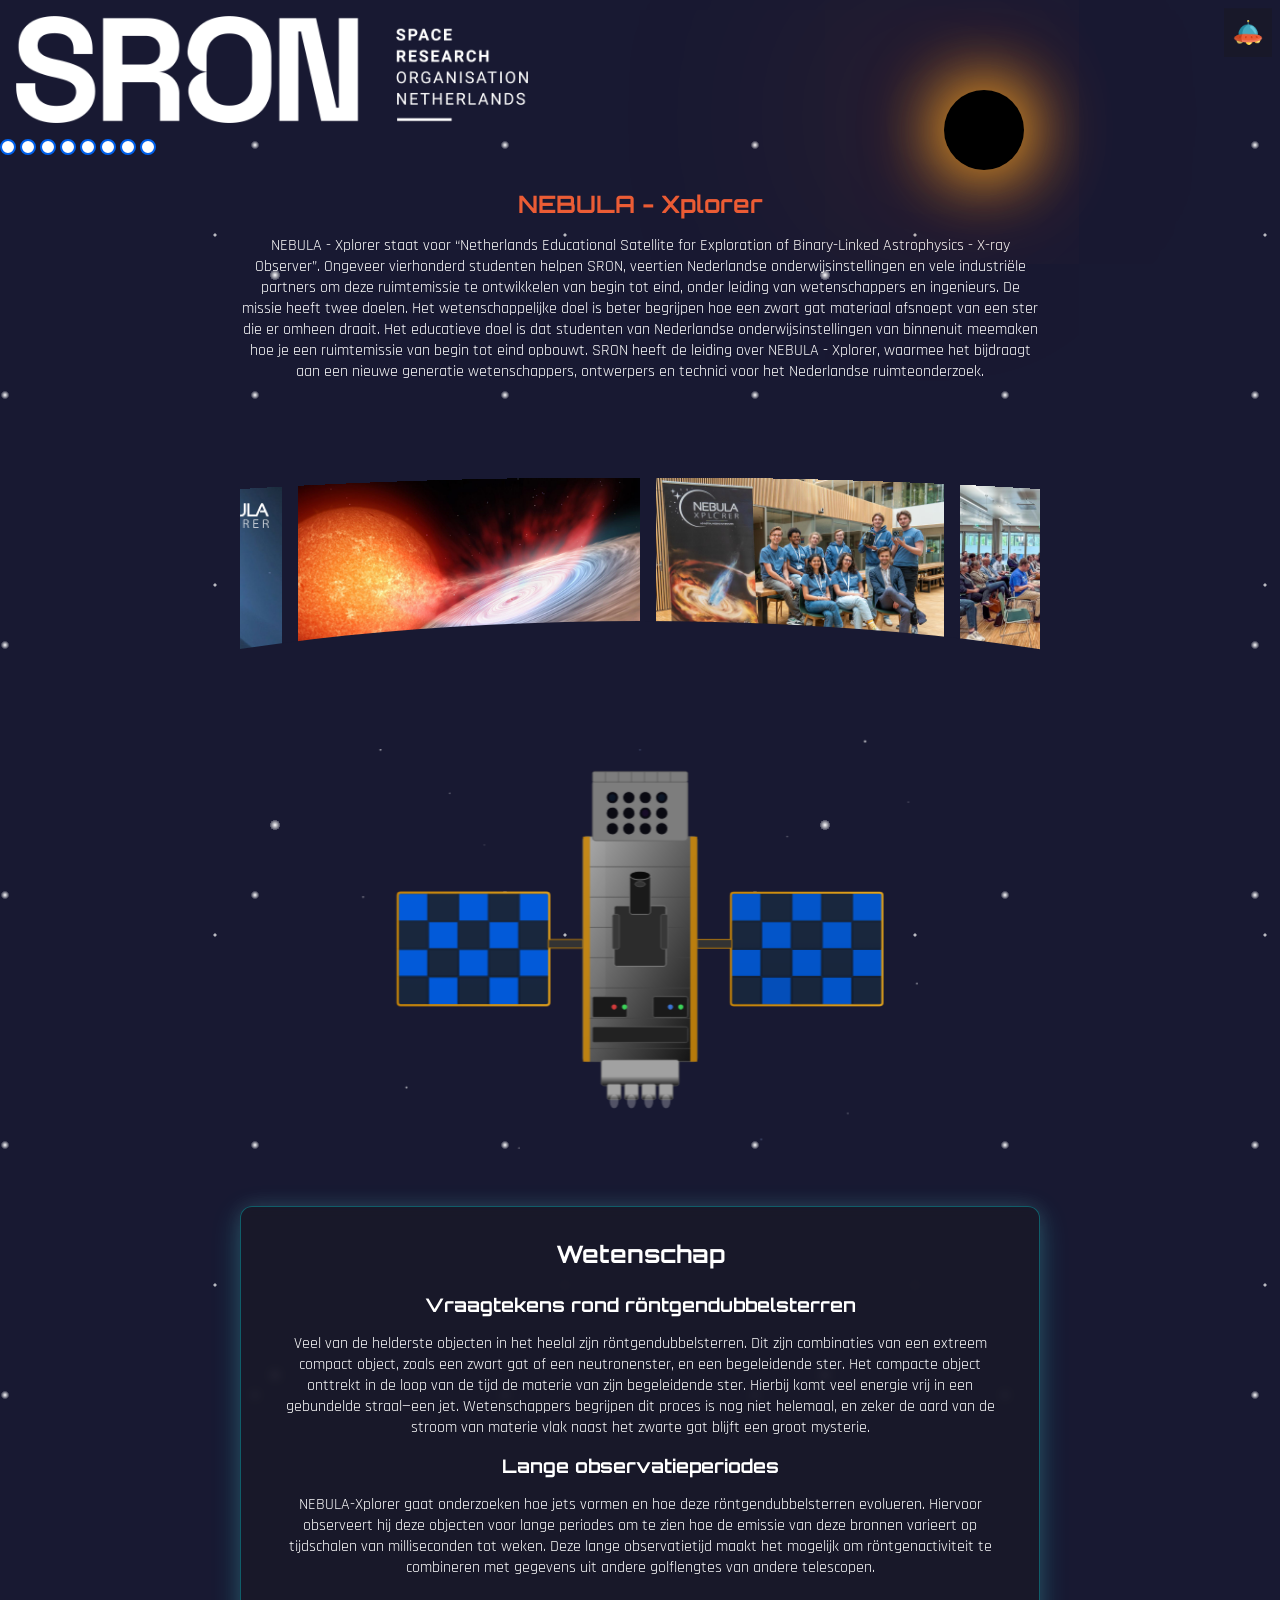
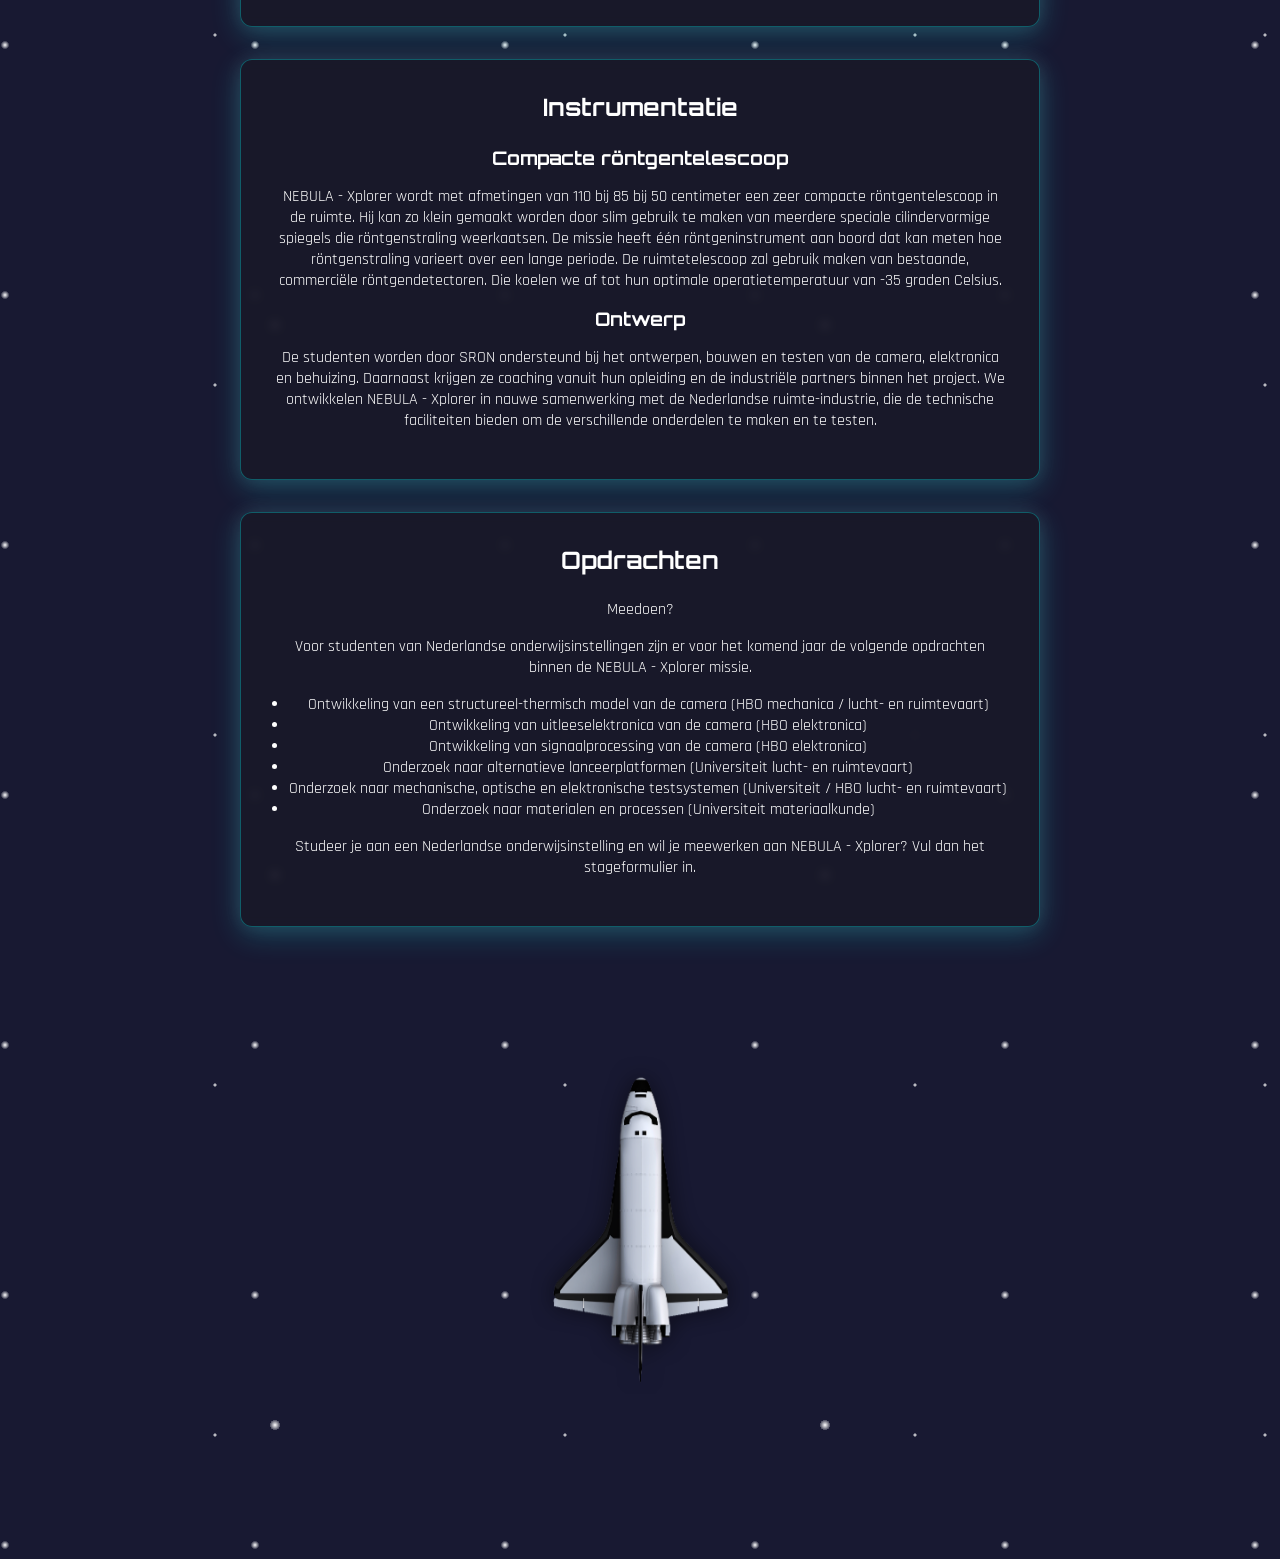
==== index.html @ 1e2e17c2 "Merge pull request #51 from sabrinaz35/developer-audio Audio voor raket" ====
<!DOCTYPE html>
<html lang="nl">

<head>
    <meta charset="UTF-8">
    <meta name="viewport" content="width=device-width, initial-scale=1.0">
    <link rel="stylesheet" href="styles/style.css">
    <title>Document</title>
    <script type="module" src="https://unpkg.com/@google/model-viewer/dist/model-viewer.min.js"></script>
 
</head>

<body>
    <header>
        <img class="logo" src="images/SRON_Full_White.webp" alt="Logo van SRON">
        <input type="checkbox">
    </header>
    <div class="black-hole"></div> 
    <main>
        <!-- https://www.freepik.com/free-psd/earth-ball-planet-isolated_316503695.htm#fromView=keyword&page=1&position=4&uuid=b5fb5766-aa1e-4f92-aa00-0569b66b4fb0&query=3d+earth+svg -->
        <img class="earth-image" src="images/aardbol-groot.png" alt="SVG plaatje van de aarde">
      
        <!-- bron; https://modelviewer.dev/docs/ -->
        <!-- bron: https://modelviewer.dev/examples/stagingandcameras/index.html -->
        <model-viewer
            id="satellite-viewer"
            src="./nabula-3d.glb"
            auto-rotate
            auto-rotate-delay="0"
            rotation-per-second="5deg"
            camera-controls
            disable-zoom
            disable-tap
            interaction-prompt="none">

            <!-- Deze gegevens hieronder uit gekregen info gehaald en vertaald. Sommige woorden met google translate vertaald. -->
            <!-- https://translate.google.com/?hl=nl&sl=nl&tl=it&op=translate -->

            <button class="hotspot" slot="hotspot-vleugel-L" data-position="-0.703 -0.113 0.271" data-normal="0.000 0.000 1.000">
                <div class="hotspot-popover">
                    <h3>Solar panels with drive mechanism</h3>
                    <p>Deze zetten zonlicht om in elecktriciteit</p>
                </div>
            </button>

            <button class="hotspot" slot="hotspot-star-tracker" data-position="-0.040 0.525 0.491" data-normal="0.454 -0.177 0.873">
                <div class="hotspot-popover too-long">
                    <h3>Star Trackers</h3>
                    <p>De star trackers worden aan de buitenkant gemonteerd vanwege hun grote diameter van de schotten. </p>
                </div>
            </button>

            <button class="hotspot" slot="hotspot-vleugel-R" data-position="0.690 -0.157 0.271" data-normal="0.000 0.000 1.000">
                <div class="hotspot-popover">
                    <h3>Solar panels with drive mechanism</h3>
                    <p>Deze zetten zonlicht om in elecktriciteit</p>
                </div>
            </button>

            <button class="hotspot" slot="hotspot-Xray-instrument" data-position="0.038 0.621 -0.129" data-normal="0.000 1.000 0.000">
                <div class="hotspot-popover too-long">
                    <h3>X-ray instrument</h3>
                    <img src="images/sron-images/images/satellite/xplorer-instrument.png" alt="xplorer instrument">
                    <p>Het röntgeninstrument is de payload van deze missie. Waarmee we standaard siliciumdriftdetectoren (SDD's) gebruiken, die elk de fotonen van één concentrator opvangen.</p>
                </div>
            </button>

            <button class="hotspot" slot="hotspot-Sband-antenna" data-position="-0.002 -0.294 0.373" data-normal="-0.014 -0.017 1.000">
                <div class="hotspot-popover to-top">
                    <h3>S-band antennas</h3>
                    <p>Voor de antennes zijn er twee typen: de hoogrendementszendantenne en de omindirectionele ontvangsantenne. </p>
                </div>
            </button>

            <button class="hotspot" slot="hotspot-sun-sensor" data-position="-0.021 -0.463 0.378" data-normal="-0.386 -0.105 0.916">
                <div class="hotspot-popover to-top">
                    <h3>Sun sensors</h3>
                    <p>Tijdens een safe mode is een nauwkeurige positionering niet vereist, maar de oriëntatie ten opzichte van de zon moet wel bekend en constant gehouden worden.</p>
            </div>
            </button>

            <button class="hotspot" slot="hotspot-vleugel" data-position="-0.703 -0.113 0.271" data-normal="0.000 0.000 1.000">
                <div class="hotspot-popover">
                    <h3>Star Trackers</h3>
                    <p>De star trackers (ST's) worden extern gemonteerd vanwege hun grote diameter van de schotten. Uitsparingen in de dunne buitenbekleding zouden leiden tot hoge lokale spanningsconcentraties en de minimale afstand tussen de inzetstukken schenden. Er zijn twee ST's gemonteerd: één uitgelijnd met de kijkrichting van het wetenschappelijke instrument, de andere onder een hoek van 30°, waardoor continue hemelzichtbaarheid en houdingsbevestiging mogelijk is.</p>
                </div>
            </button>

            <button class="hotspot" slot="hotspot-seperation-plate" data-position="-0.001 -0.130 -0.498" data-normal="0.023 0.000 -1.000">
                <div class="hotspot-popover to-top">
                    <h3>Seperation plate</h3>
                    <p>De hoofdstuctuur bestaat uit 6 aluminium platen, deze zijn voorzien van driehoekvormige uitsparingen die voor een goede stevigheid zorgen.</p>
        </div>
            </button>
        </model-viewer>
        
        <section>
            <h1>NEBULA - Xplorer</h1>
            <p>NEBULA - Xplorer staat voor “Netherlands Educational Satellite for Exploration of Binary-Linked
                Astrophysics - X-ray Observer”. Ongeveer vierhonderd studenten helpen SRON, veertien Nederlandse
                onderwijsinstellingen en vele industriële partners om deze ruimtemissie te ontwikkelen van begin tot
                eind, onder leiding van
                wetenschappers en ingenieurs. De missie heeft twee doelen. Het wetenschappelijke doel is beter begrijpen
                hoe een zwart gat materiaal afsnoept van een ster die er omheen draait. Het educatieve doel is dat
                studenten van Nederlandse onderwijsinstellingen van binnenuit meemaken hoe je een ruimtemissie van begin
                tot eind
                opbouwt. SRON heeft de leiding over NEBULA - Xplorer, waarmee het bijdraagt aan een nieuwe generatie
                wetenschappers,
                ontwerpers en technici voor het Nederlandse ruimteonderzoek.</p>
        </section>
        
        <div class="section-images">
            <div></div>
            <ul>
                <li><img src="images/sron-images/images/pioneers.jpg" alt="Pioneers in dit project"></li>
                <li><img src="images/sron-images/images/launch.jpg" alt="Presentatie van de launch"></li>
                <li><img src="images/sron-images/images/values circle.png" alt="Values bij dit bedrijf"></li>
                <li><img src="images/sron-images/images/Moon.png" alt="Gru"></li>
                <li><img src="images/sron-images/images/Wind-Emission-Eruption-Black-Hole-X-ray-Binary.jpg" alt="wind emission erupton black hole"></li>

                <li><img src="images/sron-images/images/pioneers.jpg" alt="Pioneers in dit project"></li>
                <li><img src="images/sron-images/images/launch.jpg" alt="Presentatie van de launch"></li>
                <li><img src="images/sron-images/images/values circle.png" alt="Values bij dit bedrijf"></li>
                <li><img src="images/sron-images/images/Moon.png" alt="Gru"></li>
                <li><img src="images/sron-images/images/Wind-Emission-Eruption-Black-Hole-X-ray-Binary.jpg" alt="wind emission erupton black hole"></li>

            </ul>
            <div></div>
        </div>

        <div class="position-satellite">
        <div class="div-van-satellite">
             <!-- foto gemaakt met ai, en zelf aangepast, prompt: "maak van de satellite een svg die ik kan downloaden", ik heb dit daarna in figma aangepast naar mijn eigen stijl -->
            <svg class="foto-van-satellite" xmlns="http://www.w3.org/2000/svg" width="680" height="520" viewBox="0 0 680 520" fill="none">
                <g clip-path="url(#clip0_19_270)">
                <mask id="mask0_19_270" style="mask-type:luminance" maskUnits="userSpaceOnUse" x="0" y="0" width="680" height="520">
                <path d="M680 0H0V520H680V0Z" fill="white"/>
                </mask>
                <g mask="url(#mask0_19_270)">
                <path opacity="0.8" d="M40 31C40.5523 31 41 30.5523 41 30C41 29.4477 40.5523 29 40 29C39.4477 29 39 29.4477 39 30C39 30.5523 39.4477 31 40 31Z" fill="white"/>
                <path opacity="0.6" d="M120 80.8C120.442 80.8 120.8 80.4418 120.8 80C120.8 79.5582 120.442 79.2 120 79.2C119.558 79.2 119.2 79.5582 119.2 80C119.2 80.4418 119.558 80.8 120 80.8Z" fill="white"/>
                <path opacity="0.9" d="M600 21.2001C600.663 21.2001 601.2 20.6628 601.2 20C601.2 19.3373 600.663 18.8 600 18.8C599.337 18.8 598.8 19.3373 598.8 20C598.8 20.6628 599.337 21.2001 600 21.2001Z" fill="white"/>
                <path opacity="0.5" d="M650 90.7C650.387 90.7 650.7 90.3866 650.7 90C650.7 89.6134 650.387 89.3 650 89.3C649.613 89.3 649.3 89.6134 649.3 90C649.3 90.3866 649.613 90.7 650 90.7Z" fill="white"/>
                <path opacity="0.7" d="M20 200.9C20.497 200.9 20.9 200.497 20.9 200C20.9 199.503 20.497 199.1 20 199.1C19.5029 199.1 19.1 199.503 19.1 200C19.1 200.497 19.5029 200.9 20 200.9Z" fill="white"/>
                <path opacity="0.8" d="M660 301C660.552 301 661 300.552 661 300C661 299.448 660.552 299 660 299C659.448 299 659 299.448 659 300C659 300.552 659.448 301 660 301Z" fill="white"/>
                <path opacity="0.6" d="M580 450.8C580.442 450.8 580.8 450.442 580.8 450C580.8 449.558 580.442 449.2 580 449.2C579.558 449.2 579.2 449.558 579.2 450C579.2 450.442 579.558 450.8 580 450.8Z" fill="white"/>
                <path opacity="0.7" d="M70 421.1C70.6075 421.1 71.1 420.608 71.1 420C71.1 419.393 70.6075 418.9 70 418.9C69.3925 418.9 68.9 419.393 68.9 420C68.9 420.608 69.3925 421.1 70 421.1Z" fill="white"/>
                <path opacity="0.6" d="M340 30.7001C340.387 30.7001 340.7 30.3866 340.7 30C340.7 29.6135 340.387 29.3 340 29.3C339.613 29.3 339.3 29.6135 339.3 30C339.3 30.3866 339.613 30.7001 340 30.7001Z" fill="#AAC4FF"/>
                <path opacity="0.5" d="M200 490.9C200.497 490.9 200.9 490.497 200.9 490C200.9 489.503 200.497 489.1 200 489.1C199.503 489.1 199.1 489.503 199.1 490C199.1 490.497 199.503 490.9 200 490.9Z" fill="white"/>
                <path opacity="0.7" d="M480 480.8C480.442 480.8 480.8 480.442 480.8 480C480.8 479.558 480.442 479.2 480 479.2C479.558 479.2 479.2 479.558 479.2 480C479.2 480.442 479.558 480.8 480 480.8Z" fill="#AAC4FF"/>
                <path opacity="0.5" d="M160 140.6C160.331 140.6 160.6 140.331 160.6 140C160.6 139.669 160.331 139.4 160 139.4C159.669 139.4 159.4 139.669 159.4 140C159.4 140.331 159.669 140.6 160 140.6Z" fill="white"/>
                <path opacity="0.6" d="M510 130.7C510.387 130.7 510.7 130.387 510.7 130C510.7 129.613 510.387 129.3 510 129.3C509.613 129.3 509.3 129.613 509.3 130C509.3 130.387 509.613 130.7 510 130.7Z" fill="white"/>
                <path class="hover-nebula" d="M232 195H63C61.3431 195 60 196.343 60 198V322C60 323.657 61.3431 325 63 325H232C233.657 325 235 323.657 235 322V198C235 196.343 233.657 195 232 195Z" fill="url(#paint0_linear_19_270)" stroke="#C8860A" stroke-width="1.5"/>
                <path d="M95 195V325" stroke="#1E3050" stroke-width="0.8"/>
                <path d="M130 195V325" stroke="#1E3050" stroke-width="0.8"/>
                <path d="M165 195V325" stroke="#1E3050" stroke-width="0.8"/>
                <path d="M200 195V325" stroke="#1E3050" stroke-width="0.8"/>
                <path d="M60 228H235" stroke="#1E3050" stroke-width="0.8"/>
                <path d="M60 260H235" stroke="#1E3050" stroke-width="0.8"/>
                <path d="M60 292H235" stroke="#1E3050" stroke-width="0.8"/>
                <path opacity="0.9" d="M94 196H61V227H94V196Z" fill="#0061ED"/>
                <path opacity="0.9" d="M129 196H96V227H129V196Z" fill="#1A2840"/>
                <path opacity="0.9" d="M164 196H131V227H164V196Z" fill="#0061ED"/>
                <path opacity="0.9" d="M199 196H166V227H199V196Z" fill="#1A2840"/>
                <path opacity="0.9" d="M234 196H201V227H234V196Z" fill="#0061ED"/>
                <path opacity="0.9" d="M94 229H61V259H94V229Z" fill="#1A2840"/>
                <path opacity="0.9" d="M129 229H96V259H129V229Z" fill="#0061ED"/>
                <path opacity="0.9" d="M164 229H131V259H164V229Z" fill="#1A2840"/>
                <path opacity="0.9" d="M199 229H166V259H199V229Z" fill="#0061ED"/>
                <path opacity="0.9" d="M234 229H201V259H234V229Z" fill="#1A2840"/>
                <path opacity="0.9" d="M94 261H61V291H94V261Z" fill="#0061ED"/>
                <path opacity="0.9" d="M129 261H96V291H129V261Z" fill="#1A2840"/>
                <path opacity="0.9" d="M164 261H131V291H164V261Z" fill="#0061ED"/>
                <path opacity="0.9" d="M199 261H166V291H199V261Z" fill="#1A2840"/>
                <path opacity="0.9" d="M234 261H201V291H234V261Z" fill="#0061ED"/>
                <path opacity="0.9" d="M94 293H61V324H94V293Z" fill="#1A2840"/>
                <path opacity="0.9" d="M129 293H96V324H129V293Z" fill="#0061ED"/>
                <path opacity="0.9" d="M164 293H131V324H164V293Z" fill="#1A2840"/>
                <path opacity="0.9" d="M199 293H166V324H199V293Z" fill="#0061ED"/>
                <path opacity="0.9" d="M234 293H201V324H234V293Z" fill="#1A2840"/>
                <path d="M232 195H63C61.3431 195 60 196.343 60 198V322C60 323.657 61.3431 325 63 325H232C233.657 325 235 323.657 235 322V198C235 196.343 233.657 195 232 195Z" stroke="url(#paint1_linear_19_270)" stroke-width="2"/>
                <path d="M274 249H234V259H274V249Z" fill="#333333" stroke="#C8860A"/>
                <path class="hover-nebula" d="M617 195H448C446.343 195 445 196.343 445 198V322C445 323.657 446.343 325 448 325H617C618.657 325 620 323.657 620 322V198C620 196.343 618.657 195 617 195Z" fill="url(#paint2_linear_19_270)" stroke="#C8860A" stroke-width="1.5"/>
                <path d="M480 195V325" stroke="#1E3050" stroke-width="0.8"/>
                <path d="M515 195V325" stroke="#1E3050" stroke-width="0.8"/>
                <path d="M550 195V325" stroke="#1E3050" stroke-width="0.8"/>
                <path d="M585 195V325" stroke="#1E3050" stroke-width="0.8"/>
                <path d="M445 228H620" stroke="#1E3050" stroke-width="0.8"/>
                <path d="M445 260H620" stroke="#1E3050" stroke-width="0.8"/>
                <path d="M445 292H620" stroke="#1E3050" stroke-width="0.8"/>
                <path opacity="0.9" d="M479 196H446V227H479V196Z" fill="#025BDB"/>
                <path opacity="0.9" d="M514 196H481V227H514V196Z" fill="#1A2840"/>
                <path opacity="0.9" d="M549 196H516V227H549V196Z" fill="#025BDB"/>
                <path opacity="0.9" d="M584 196H551V227H584V196Z" fill="#1A2840"/>
                <path opacity="0.9" d="M619 196H586V227H619V196Z" fill="#025BDB"/>
                <path opacity="0.9" d="M479 229H446V259H479V229Z" fill="#1A2840"/>
                <path opacity="0.9" d="M514 229H481V259H514V229Z" fill="#025BDB"/>
                <path opacity="0.9" d="M549 229H516V259H549V229Z" fill="#1A2840"/>
                <path opacity="0.9" d="M584 229H551V259H584V229Z" fill="#025BDB"/>
                <path opacity="0.9" d="M619 229H586V259H619V229Z" fill="#1A2840"/>
                <path opacity="0.9" d="M479 261H446V291H479V261Z" fill="#025BDB"/>
                <path opacity="0.9" d="M514 261H481V291H514V261Z" fill="#1A2840"/>
                <path opacity="0.9" d="M549 261H516V291H549V261Z" fill="#025BDB"/>
                <path opacity="0.9" d="M584 261H551V291H584V261Z" fill="#1A2840"/>
                <path opacity="0.9" d="M619 261H586V291H619V261Z" fill="#025BDB"/>
                <path opacity="0.9" d="M479 293H446V324H479V293Z" fill="#1A2840"/>
                <path opacity="0.9" d="M514 293H481V324H514V293Z" fill="#0455CA"/>
                <path opacity="0.9" d="M549 293H516V324H549V293Z" fill="#1A2840"/>
                <path opacity="0.9" d="M584 293H551V324H584V293Z" fill="#025BDB"/>
                <path opacity="0.9" d="M619 293H586V324H619V293Z" fill="#1A2840"/>
                <path class="hover-nebula" d="M617 195H448C446.343 195 445 196.343 445 198V322C445 323.657 446.343 325 448 325H617C618.657 325 620 323.657 620 322V198C620 196.343 618.657 195 617 195Z" stroke="url(#paint3_linear_19_270)" stroke-width="2"/>
                <path d="M446 249H406V259H446V249Z" fill="#333333" stroke="#C8860A"/>
                <path d="M402 130H278C275.791 130 274 131.791 274 134V386C274 388.209 275.791 390 278 390H402C404.209 390 406 388.209 406 386V134C406 131.791 404.209 130 402 130Z" fill="url(#paint4_linear_19_270)" stroke="#555555"/>
                <path opacity="0.9" d="M282 130H274V390H282V130Z" fill="#C8860A"/>
                <path opacity="0.9" d="M406 130H398V390H406V130Z" fill="#C8860A"/>
                <path d="M282 165H398" stroke="#444444" stroke-width="0.7"/>
                <path d="M282 200H398" stroke="#444444" stroke-width="0.7"/>
                <path d="M282 235H398" stroke="#444444" stroke-width="0.7"/>
                <path d="M282 270H398" stroke="#444444" stroke-width="0.7"/>
                <path d="M282 305H398" stroke="#444444" stroke-width="0.7"/>
                <path d="M282 340H398" stroke="#444444" stroke-width="0.7"/>
                <path d="M282 375H398" stroke="#444444" stroke-width="0.7"/>
                <path class="hover-nebula" d="M323 315H287C285.895 315 285 315.895 285 317V337C285 338.105 285.895 339 287 339H323C324.105 339 325 338.105 325 337V317C325 315.895 324.105 315 323 315Z" fill="#1A1A1A" stroke="#666666" stroke-width="0.8"/>
                <path class="hover-nebula" d="M393 315H357C355.895 315 355 315.895 355 317V337C355 338.105 355.895 339 357 339H393C394.105 339 395 338.105 395 337V317C395 315.895 394.105 315 393 315Z" fill="#1A1A1A" stroke="#666666" stroke-width="0.8"/>
                <path d="M393 350H287C285.895 350 285 350.895 285 352V366C285 367.105 285.895 368 287 368H393C394.105 368 395 367.105 395 366V352C395 350.895 394.105 350 393 350Z" fill="#222222" stroke="#555555" stroke-width="0.8"/>
                <path opacity="0.9" d="M310 330C311.657 330 313 328.657 313 327C313 325.343 311.657 324 310 324C308.343 324 307 325.343 307 327C307 328.657 308.343 330 310 330Z" fill="#E84040"/>
                <path opacity="0.9" d="M322 330C323.657 330 325 328.657 325 327C325 325.343 323.657 324 322 324C320.343 324 319 325.343 319 327C319 328.657 320.343 330 322 330Z" fill="#40E860"/>
                <path opacity="0.9" d="M375 330C376.657 330 378 328.657 378 327C378 325.343 376.657 324 375 324C373.343 324 372 325.343 372 327C372 328.657 373.343 330 375 330Z" fill="#4080E8"/>
                <path opacity="0.9" d="M387 330C388.657 330 390 328.657 390 327C390 325.343 388.657 324 387 324C385.343 324 384 325.343 384 327C384 328.657 385.343 330 387 330Z" fill="#40E860"/>
                <path class="hover-nebula" d="M367 210H313C311.343 210 310 211.343 310 213V277C310 278.657 311.343 280 313 280H367C368.657 280 370 278.657 370 277V213C370 211.343 368.657 210 367 210Z" fill="#2C2C2C" stroke="#888888"/>
                <path class="hover-nebula" d="M349 175H331C329.343 175 328 176.343 328 178V217C328 218.657 329.343 220 331 220H349C350.657 220 352 218.657 352 217V178C352 176.343 350.657 175 349 175Z" fill="#1A1A1A" stroke="#777777"/>
                <path d="M340 180C346.627 180 352 177.761 352 175C352 172.239 346.627 170 340 170C333.373 170 328 172.239 328 175C328 177.761 333.373 180 340 180Z" fill="#0A0A0A" stroke="#888888"/>
                <path d="M340 188C343.314 188 346 186.657 346 185C346 183.343 343.314 182 340 182C336.686 182 334 183.343 334 185C334 186.657 336.686 188 340 188Z" fill="#333333" stroke="#666666" stroke-width="0.7"/>
                <path d="M314 220H310C308.895 220 308 220.895 308 222V258C308 259.105 308.895 260 310 260H314C315.105 260 316 259.105 316 258V222C316 220.895 315.105 220 314 220Z" fill="#383838" stroke="#666666" stroke-width="0.7"/>
                <path d="M370 220H366C364.895 220 364 220.895 364 222V258C364 259.105 364.895 260 366 260H370C371.105 260 372 259.105 372 258V222C372 220.895 371.105 220 370 220Z" fill="#383838" stroke="#666666" stroke-width="0.7"/>
                <path class="hover-nebula" d="M391 65H289C286.791 65 285 66.7909 285 69V131C285 133.209 286.791 135 289 135H391C393.209 135 395 133.209 395 131V69C395 66.7909 393.209 65 391 65Z" fill="#7D7D7D" stroke="#666666"/>
                <path d="M308 92C311.866 92 315 88.866 315 85C315 81.134 311.866 78 308 78C304.134 78 301 81.134 301 85C301 88.866 304.134 92 308 92Z" fill="#0A0A12" stroke="#888888"/>
                <path d="M327 92C330.866 92 334 88.866 334 85C334 81.134 330.866 78 327 78C323.134 78 320 81.134 320 85C320 88.866 323.134 92 327 92Z" fill="#0A0A12" stroke="#888888"/>
                <path d="M346 92C349.866 92 353 88.866 353 85C353 81.134 349.866 78 346 78C342.134 78 339 81.134 339 85C339 88.866 342.134 92 346 92Z" fill="#0A0A12" stroke="#888888"/>
                <path d="M365 92C368.866 92 372 88.866 372 85C372 81.134 368.866 78 365 78C361.134 78 358 81.134 358 85C358 88.866 361.134 92 365 92Z" fill="#0A0A12" stroke="#888888"/>
                <path d="M308 110C311.866 110 315 106.866 315 103C315 99.134 311.866 96 308 96C304.134 96 301 99.134 301 103C301 106.866 304.134 110 308 110Z" fill="#0A0A12" stroke="#888888"/>
                <path d="M327 110C330.866 110 334 106.866 334 103C334 99.134 330.866 96 327 96C323.134 96 320 99.134 320 103C320 106.866 323.134 110 327 110Z" fill="#0A0A12" stroke="#888888"/>
                <path d="M346 110C349.866 110 353 106.866 353 103C353 99.134 349.866 96 346 96C342.134 96 339 99.134 339 103C339 106.866 342.134 110 346 110Z" fill="#0A0A12" stroke="#888888"/>
                <path d="M365 110C368.866 110 372 106.866 372 103C372 99.134 368.866 96 365 96C361.134 96 358 99.134 358 103C358 106.866 361.134 110 365 110Z" fill="#0A0A12" stroke="#888888"/>
                <path d="M308 128C311.866 128 315 124.866 315 121C315 117.134 311.866 114 308 114C304.134 114 301 117.134 301 121C301 124.866 304.134 128 308 128Z" fill="#0A0A12" stroke="#888888"/>
                <path d="M327 128C330.866 128 334 124.866 334 121C334 117.134 330.866 114 327 114C323.134 114 320 117.134 320 121C320 124.866 323.134 128 327 128Z" fill="#0A0A12" stroke="#888888"/>
                <path d="M346 128C349.866 128 353 124.866 353 121C353 117.134 349.866 114 346 114C342.134 114 339 117.134 339 121C339 124.866 342.134 128 346 128Z" fill="#0A0A12" stroke="#888888"/>
                <path d="M365 128C368.866 128 372 124.866 372 121C372 117.134 368.866 114 365 114C361.134 114 358 117.134 358 121C358 124.866 361.134 128 365 128Z" fill="#0A0A12" stroke="#888888"/>
                <path opacity="0.8" d="M308 89C310.209 89 312 87.2091 312 85C312 82.7909 310.209 81 308 81C305.791 81 304 82.7909 304 85C304 87.2091 305.791 89 308 89Z" fill="#0D1A2E"/>
                <path opacity="0.8" d="M346 107C348.209 107 350 105.209 350 103C350 100.791 348.209 99 346 99C343.791 99 342 100.791 342 103C342 105.209 343.791 107 346 107Z" fill="#1A0D2E"/>
                <path opacity="0.8" d="M365 89C367.209 89 369 87.2091 369 85C369 82.7909 367.209 81 365 81C362.791 81 361 82.7909 361 85C361 87.2091 362.791 89 365 89Z" fill="#0D1A2E"/>
                <path d="M393 55H287C285.895 55 285 55.8954 285 57V65C285 66.1046 285.895 67 287 67H393C394.105 67 395 66.1046 395 65V57C395 55.8954 394.105 55 393 55Z" fill="#7D7D7D" stroke="#555555" stroke-width="0.8"/>
                <path d="M300 55V67" stroke="#555555" stroke-width="0.6"/>
                <path d="M315 55V67" stroke="#555555" stroke-width="0.6"/>
                <path d="M330 55V67" stroke="#555555" stroke-width="0.6"/>
                <path d="M345 55V67" stroke="#555555" stroke-width="0.6"/>
                <path d="M360 55V67" stroke="#555555" stroke-width="0.6"/>
                <path d="M375 55V67" stroke="#555555" stroke-width="0.6"/>
                <path d="M382 388H298C296.343 388 295 389.343 295 391V415C295 416.657 296.343 418 298 418H382C383.657 418 385 416.657 385 415V391C385 389.343 383.657 388 382 388Z" fill="url(#paint5_linear_19_270)" stroke="#555555" stroke-width="0.8"/>
                <path d="M316 416H304C302.895 416 302 416.895 302 418V432C302 433.105 302.895 434 304 434H316C317.105 434 318 433.105 318 432V418C318 416.895 317.105 416 316 416Z" fill="url(#paint6_linear_19_270)" stroke="#666666" stroke-width="0.8"/>
                <path d="M336 416H324C322.895 416 322 416.895 322 418V432C322 433.105 322.895 434 324 434H336C337.105 434 338 433.105 338 432V418C338 416.895 337.105 416 336 416Z" fill="url(#paint7_linear_19_270)" stroke="#666666" stroke-width="0.8"/>
                <path d="M356 416H344C342.895 416 342 416.895 342 418V432C342 433.105 342.895 434 344 434H356C357.105 434 358 433.105 358 432V418C358 416.895 357.105 416 356 416Z" fill="url(#paint8_linear_19_270)" stroke="#666666" stroke-width="0.8"/>
                <path d="M376 416H364C362.895 416 362 416.895 362 418V432C362 433.105 362.895 434 364 434H376C377.105 434 378 433.105 378 432V418C378 416.895 377.105 416 376 416Z" fill="url(#paint9_linear_19_270)" stroke="#666666" stroke-width="0.8"/>
                <path opacity="0.25" d="M310 444C312.761 444 315 440.418 315 436C315 431.582 312.761 428 310 428C307.239 428 305 431.582 305 436C305 440.418 307.239 444 310 444Z" fill="white"/>
                <path opacity="0.25" d="M330 444C332.761 444 335 440.418 335 436C335 431.582 332.761 428 330 428C327.239 428 325 431.582 325 436C325 440.418 327.239 444 330 444Z" fill="white"/>
                <path opacity="0.25" d="M350 444C352.761 444 355 440.418 355 436C355 431.582 352.761 428 350 428C347.239 428 345 431.582 345 436C345 440.418 347.239 444 350 444Z" fill="white"/>
                <path opacity="0.25" d="M370 444C372.761 444 375 440.418 375 436C375 431.582 372.761 428 370 428C367.239 428 365 431.582 365 436C365 440.418 367.239 444 370 444Z" fill="white"/>
                <path opacity="0.04" d="M297 135H285C283.343 135 282 136.343 282 138V312C282 313.657 283.343 315 285 315H297C298.657 315 300 313.657 300 312V138C300 136.343 298.657 135 297 135Z" fill="white"/>
                </g>
                </g>
                <defs>
                <linearGradient id="paint0_linear_19_270" x1="60" y1="195" x2="60" y2="325" gradientUnits="userSpaceOnUse">
                <stop stop-color="#1A2535"/>
                <stop offset="1" stop-color="#0D1520"/>
                </linearGradient>
                <linearGradient id="paint1_linear_19_270" x1="60" y1="195" x2="235" y2="195" gradientUnits="userSpaceOnUse">
                <stop stop-color="#C8860A"/>
                <stop offset="1" stop-color="#E8A820"/>
                </linearGradient>
                <linearGradient id="paint2_linear_19_270" x1="445" y1="195" x2="445" y2="325" gradientUnits="userSpaceOnUse">
                <stop stop-color="#1A2535"/>
                <stop offset="1" stop-color="#0D1520"/>
                </linearGradient>
                <linearGradient id="paint3_linear_19_270" x1="445" y1="195" x2="620" y2="195" gradientUnits="userSpaceOnUse">
                <stop stop-color="#C8860A"/>
                <stop offset="1" stop-color="#E8A820"/>
                </linearGradient>
                <linearGradient id="paint4_linear_19_270" x1="274" y1="130" x2="483.898" y2="236.564" gradientUnits="userSpaceOnUse">
                <stop stop-color="#A9A9A9"/>
                <stop offset="1" stop-color="#111111"/>
                </linearGradient>
                <linearGradient id="paint5_linear_19_270" x1="340" y1="388" x2="340" y2="418" gradientUnits="userSpaceOnUse">
                <stop offset="0.634615" stop-color="#A1A1A1"/>
                <stop offset="1" stop-color="#191919"/>
                </linearGradient>
                <linearGradient id="paint6_linear_19_270" x1="310" y1="416" x2="310" y2="434" gradientUnits="userSpaceOnUse">
                <stop offset="0.634615" stop-color="#A1A1A1"/>
                <stop offset="1" stop-color="#191919"/>
                </linearGradient>
                <linearGradient id="paint7_linear_19_270" x1="330" y1="416" x2="330" y2="434" gradientUnits="userSpaceOnUse">
                <stop offset="0.634615" stop-color="#A1A1A1"/>
                <stop offset="1" stop-color="#191919"/>
                </linearGradient>
                <linearGradient id="paint8_linear_19_270" x1="350" y1="416" x2="350" y2="434" gradientUnits="userSpaceOnUse">
                <stop offset="0.634615" stop-color="#A1A1A1"/>
                <stop offset="1" stop-color="#191919"/>
                </linearGradient>
                <linearGradient id="paint9_linear_19_270" x1="370" y1="416" x2="370" y2="434" gradientUnits="userSpaceOnUse">
                <stop offset="0.634615" stop-color="#A1A1A1"/>
                <stop offset="1" stop-color="#191919"/>
                </linearGradient>
                <clipPath id="clip0_19_270">
                <rect width="680" height="520" fill="white"/>
                </clipPath>
                </defs>
            </svg>
        </div>
      

        <section id="cards">
            <div class="card" style="--index:1;">
                <div class="card__content">
                    <h2>Wetenschap</h2>
                    <h3>Vraagtekens rond röntgendubbelsterren</h3> 
                    <p>Veel van de helderste objecten in het heelal zijn röntgendubbelsterren. Dit zijn combinaties van een
                        extreem compact object, zoals een zwart gat of een neutronenster, en een begeleidende ster. Het compacte
                        object onttrekt in de loop van de tijd de materie van zijn begeleidende ster. Hierbij komt veel energie
                        vrij in een gebundelde straal—een jet. Wetenschappers begrijpen dit proces is nog niet helemaal, en zeker
                        de aard van de stroom van materie vlak naast het zwarte gat blijft een groot mysterie.</p>
                    <h3>Lange observatieperiodes</h3>
                    <p>NEBULA-Xplorer gaat onderzoeken hoe jets vormen en hoe deze röntgendubbelsterren evolueren. Hiervoor
                        observeert hij deze objecten voor lange periodes om te zien hoe de emissie van deze bronnen varieert op
                        tijdschalen van milliseconden tot weken. Deze lange observatietijd maakt het mogelijk om röntgenactiviteit
                        te combineren met gegevens uit andere golflengtes van andere telescopen.</p>
                </div>
            </div>
            <div class="card" style="--index:2;">
                <div class="card__content">
                    <h2>Instrumentatie</h2>
                    <h3>Compacte röntgentelescoop</h3>
                    <p>NEBULA - Xplorer wordt met afmetingen van 110 bij 85 bij 50 centimeter een zeer compacte röntgentelescoop
                        in de ruimte. Hij kan zo klein gemaakt worden door slim gebruik te maken van meerdere speciale
                        cilindervormige spiegels die röntgenstraling weerkaatsen. De missie heeft één röntgeninstrument aan
                        boord dat kan meten hoe röntgenstraling varieert over een lange periode. De ruimtetelescoop zal gebruik
                        maken van bestaande, commerciële röntgendetectoren. Die koelen we af tot hun optimale operatietemperatuur
                        van -35 graden Celsius.</p>
                    <h3>Ontwerp</h3>
                    <p>De studenten worden door SRON ondersteund bij het ontwerpen, bouwen en testen van de camera,
                        elektronica en behuizing. Daarnaast krijgen ze coaching vanuit hun opleiding en de industriële partners
                        binnen het project. We ontwikkelen NEBULA - Xplorer in nauwe samenwerking met de Nederlandse
                        ruimte-industrie, die  de technische faciliteiten bieden om de verschillende onderdelen te maken en te testen.</p>
                </div>
            </div>

            <div class="card" style="--index:3;">
                <div class="card__content">
                    <h2>Opdrachten</h2>
                    <p>Meedoen?</p>
                    <p>Voor studenten van Nederlandse onderwijsinstellingen zijn er voor het komend jaar de volgende opdrachten
                        binnen de NEBULA - Xplorer missie.</p>
                    <ul>
                        <li>Ontwikkeling van een structureel-thermisch model van de camera (HBO mechanica / lucht- en
                            ruimtevaart)</li>
                        <li>Ontwikkeling van uitleeselektronica van de camera (HBO elektronica)</li>
                        <li>Ontwikkeling van signaalprocessing van de camera (HBO elektronica)</li>
                        <li>Onderzoek naar alternatieve lanceerplatformen (Universiteit lucht- en ruimtevaart)</li>
                        <li>Onderzoek naar mechanische, optische en elektronische testsystemen (Universiteit / HBO lucht- en
                            ruimtevaart)</li>
                        <li>Onderzoek naar materialen en processen (Universiteit materiaalkunde)</li>
                    </ul>
                    <p>Studeer je aan een Nederlandse onderwijsinstelling en wil je meewerken aan NEBULA - Xplorer? Vul dan
                        het stageformulier in.</p>
                </div>
            </div>
        </section>

        </div>

    </main>

    <footer>
        <a href="#" class="raket-link">
            <!-- https://www.nicepng.com/maxp/u2q8q8a9y3q8q8y3/ -->
            <img class="raket-image" src="images/raket.png" alt="Raket">
        </a>
    </footer>

    <audio id="raket-audio" src="audios/49053354-rocket-launch-306441.mp3" preload="auto"></audio>
    <script src="scripts/script.js"></script>
</body>
</html>
---- styles/style.css ----
html {
    scroll-behavior: smooth;
}

* {
    margin: 0;
    padding: 0;
}

:root {
    /* Colors */
    color-scheme: light dark;
    --color-background: light-dark( #181932, #181932);
    --color-background-1: light-dark( #292f6b, #292f6b);
    --color-background-2: light-dark( #43a9be, #43a9be);

    --color-accent-1: light-dark( #EB5C35, #EB5C35);
    --color-accent-2: light-dark( #d43f16, #d43f16);

    --color-text-main: light-dark( #ffffff, #ffffff);
    --color-text-2: light-dark( #EB5C35, #EB5C35);
    
    --star-color: white;
    --star-shadow-1: rgb(255 255 255 / 0.2);
    --star-shadow-2: rgb(255 255 255 / 0.15);
    --star-shadow-3: rgb(255 255 255 / 0.1);

    --card-glow: 0 8px 30px rgba(0, 255, 255, 0.2), 0 0 20px rgba(255, 255, 255, 0.1);
    --card-hover-glow: 0 15px 40px rgba(0, 255, 255, 0.3), 0 0 25px rgba(255, 255, 255, 0.2);
    --card-border: rgba(0, 255, 255, 0.3);
    --card-background: rgba(25, 25, 40, 0.9);
}

@font-face {
    font-family: orbitron;
    src: url(../fonts/Orbitron-VariableFont_wght.ttf);
} 
/* https://fonts.google.com/specimen/Orbitron?preview.script=Latn */

@font-face {
    font-family: rajdhani;
    src: url(../fonts/Rajdhani-Regular.ttf);
}
/* https://fonts.google.com/specimen/Rajdhani?preview.script=Latn */

body {

    background-color: var(--color-background);
    background-image: 
        radial-gradient(var(--star-color), var(--star-shadow-1) 5px, transparent 3px),
        radial-gradient(var(--star-color), var(--star-shadow-2) 2px, transparent 2px),
        radial-gradient(var(--star-color), var(--star-shadow-3) 4px, transparent 3px);
    
    background-size: 550px 550px, 350px 350px, 250px 250px;
    background-position: 0 0, 40px 60px, 130px 270px;

    cursor: url('../images/ufo-blanco.png'), auto;


    min-height: 100vh;
    width: 100%;    
  
    color: var(--color-text-main);

    h1 {
        color: var(--color-text-2);
        font-family: orbitron;

    }

    header {
        display: flex;
        flex-direction: row;
        width: 100vw;
        align-items: start;
        justify-content: space-between;
        img{
            margin: 1rem;
        }
    }
}

p {
    margin:1em 0;
    font-family: rajdhani;
}

h2 {
    margin-bottom:1em;
    font-family: orbitron;
}

h3 {
    font-family: orbitron;
}

ul {
  list-style-position: outside;
  padding-left: 1em;
}

ul li {
  text-indent: -1em;  
  padding-left: 1em; 
  font-family: rajdhani; 
}

main {
    width: 100%;
    position: relative;
    /* padding-top: 100vh; */
}

section {
    position: relative;
    width: 80vw;
    max-width: 50em;
    margin: auto;
    padding: 2em 0;

    &:first-of-type {
        text-align: center;
    }
}


/* MARK: Section foto's */
/* https://scroll-driven-animations.style/demos/horizontal-section/css/ */
.section-images{
    display: flex;
    align-items: center;
    overflow: hidden;
    flex-direction: column;
    position: relative;
    width: 80vw;
    max-width: 50em;
    margin: auto;

    view-timeline-name: --section-move-images;
    view-timeline-axis: block;
  
    div {
        width: 120vw;
        overflow-x:scroll;
        aspect-ratio: 4/1;

        background-color: #181932;
        background-image: 
        radial-gradient(var(--star-color), var(--star-shadow-1) 5px, transparent 3px),
        radial-gradient(var(--star-color), var(--star-shadow-2) 2px, transparent 2px),
        radial-gradient(var(--star-color), var(--star-shadow-3) 4px, transparent 3px);
        background-size: 550px 550px, 350px 350px, 250px 250px;
        background-position: 0 0, 40px 60px, 130px 270px;


        &:nth-of-type(1){
            height: 10rem;
            width: 180vw;
            position: absolute;
            top: 8%;
            z-index: 2;

            /* https://developer.mozilla.org/en-US/docs/Web/CSS/Guides/Masking */
            mask-image: radial-gradient(ellipse at bottom,rgba(92, 90, 229, 0) 60%, rgba(244, 71, 113, 1) 60%);

        }

        &:nth-of-type(2) {
            position: absolute;
            top: 65%;
            border-radius: 50%;
        }
    }

    > ul{
        display: flex;
        width: max-content;
        height: fit-content;
        gap: 1rem;
        padding-left: 1rem;
        overflow-x: visible;
        position: relative;
        margin: 3rem 0;


        will-change: transform;
        animation: move-images linear forwards;

        animation-timeline: --section-move-images;
        animation-range: contain 0% contain 200%;

        li {
            list-style-type: none;

            > img {
                height: 12rem;
            }
        }
    }
}


@keyframes move-images {
   from {
        transform: translateX(0);
   } to {
        transform: translateX(-50%);
    }
}


@media (prefers-reduced-motion: reduce) {
    .section-images {
        overflow-y: hidden;
        overflow-x: hidden;
        height: fit-content;

        > ul {
            animation: none;
            overflow-x: auto;
            scroll-snap-type: x mandatory;
            
            width: 100vw;

            /* https://developer.mozilla.org/en-US/docs/Web/CSS/Reference/Selectors/::scroll-button */
            &::scroll-button(*) {
                border: 0;
                font-size: 2rem;
                color: white;
                cursor: url('../images/ufo-straal.png'), pointer;
                background: none;
                z-index: 3;
            }    

            &::scroll-button(left){
                content: "<";
                position: absolute;
                left: 0;
                top: 80%;
                transform: translateY(-50%);

            }

              &::scroll-button(right){
                content: ">";
                position: absolute;
                right: 0;
                top: 80%;
                transform: translateY(-50%);

            }


            li {
                scroll-snap-align: center;

            }

        }
    }
}





/* Bron: https://scroll-driven-animations.style/demos/stacking-cards/css/ */
#cards {
    --numcards: 3;
    width: 80%;
    @media (max-width:400px) {
            width:90%;
        }
    margin: 0 auto;
    padding: 2em 0;
    view-timeline-name: --cards-element-scrolls-in-body;
    transition: width 1s ease;


    .card {
        position: sticky;
        margin-bottom: 2em;
        padding: 2em;
        background: var(--card-background);
        border-radius: 12px; 
        box-shadow: var(--card-glow); 
        border: 1px solid var(--card-border);
        backdrop-filter: blur(5px);
        transition: transform 0.3s ease, box-shadow 0.3s ease, top 0.3s ease;
        transform-origin: top; /* scale vanaf bovenkant */

        --card-offset:20vh;
        @media (max-width:500px) {
            --card-offset:10vh;
        }
        @media (max-width:400px) {
            --card-offset:5vh;
        }
        --index0: calc(var(--index) - 1);
        --reverse-index0: calc(var(--numcards) - var(--index0));
        z-index: calc(var(--index0));
        top: calc(var(--card-offset) + var(--index0) * 2em);

        /* Animatie over scroll */
        animation: scale linear forwards;
        animation-timeline: --cards-element-scrolls-in-body;
        animation-range: exit-crossing calc(var(--index0)/var(--numcards)*100%) exit-crossing calc(var(--index)/var(--numcards)*100%);
    }
        
        .card:hover {
            box-shadow: var(--card-hover-glow);
        }    
}


@keyframes scale {
    to {
        transform: scale(calc(1 - 0.05 * var(--reverse-index0)));
    }
}

.logo {
    width: 40%;
    height: 40%;
}


/* =========================================
    Alles wat met de aardbol te maken heeft
   ========================================= */
.earth-image {
    width: 120vw;
    aspect-ratio: 1 / 1;
    position: fixed;
    z-index: 100;
    bottom: 0;
    left: 50%;
    animation: rotate-earth 40s linear infinite;
    transition: width 0.4s ease, height 0.4s ease;
}

@keyframes rotate-earth {
    0% {
        transform: translate(-50%, 70%) rotate(0);
    }
    100% {
        transform: translate(-50%, 70%) rotate(360deg);
    }
}
/* Zorgt dat de aardbol draait */

@media (min-width: 700px) {
    .earth-image {
        width: 120vw;
        
    }

    @keyframes rotate-earth {
        0% {
        transform: translate(-50%, 80%) rotate(0);
    }
    100% {
        transform: translate(-50%, 80%) rotate(360deg);
    }
    }
}

@media (min-width: 1050px) {
    .earth-image {
        width: 120vw;
        
    }

    @keyframes rotate-earth {
        0% {
        transform: translate(-50%, 85%) rotate(0);
    }
    100% {
        transform: translate(-50%, 85%) rotate(360deg);
    }
    }
}
/* Zorgt dat als het scherm groter of kleiner word de aarbol ook aanpast */

@media (prefers-reduced-motion: reduce) {
    .earth-image {
        animation: none;
        transform: translate(-50%, 85%);
        opacity: 1 !important;
    }
}
/* Bij reduce motion aan draait de aardbol niet */


/* satellite gedeelte  */
@property --scale {
    syntax: '<number>';
    inherits: true;
    initial-value: 1;
}

@keyframes float {
  0% {
    transform: translate(0px, 0px) rotate(0deg) scale(var(--scale));
  }
  12.5% {
    transform: translate(5px, -5px) rotate(3deg) scale(var(--scale));
  }
  25% {
    transform: translate(10px, -10px) rotate(0deg) scale(var(--scale));
  }
  50% {
    transform: translate(0px, -20px) rotate(-3deg) scale(var(--scale));
  }
  75% {
    transform: translate(-10px, -10px) rotate(1deg) scale(var(--scale));
  }
  87.5% {
    transform: translate(5px, -5px) rotate(2deg) scale(var(--scale));
  }
  100% {
    transform: translate(0px, 0px) rotate(0deg) scale(var(--scale));
  }
}

.position-satellite {
    position: relative;
}

.div-van-satellite {
    /* Static positie ervan op telefoon */
    position:static;
    top: 1vh;
    display: flex;
    justify-content: center;
    align-items: center;
    width: 100%;

    .foto-van-satellite {

        animation: float 10s linear infinite;
        cursor: url('../images/ufo-straal.png'), pointer;
        --scale: 1;
        transition: --scale 2s ease-in-out;
        height: 50vmin;
        z-index: 99999;

        path:hover {
            filter: brightness(1.4);
        }
    }

}

/* scoll animation bij groter scherm */
@media (width>1000px) {
        .div-van-satellite {
            position: sticky;
            top: .5vh;
            z-index: 3;

            /* https://css-tricks.com/scroll-driven-sticky-heading/ */
            animation: move-sattelite linear;
            animation-timeline: view();
            animation-range: cover 0% cover 100%;
        } 

    @media (prefers-reduced-motion: reduce) {
        .div-van-satellite {
            left: -40vw;

            transform: none;
            animation: none;
        }  
    }

    @keyframes move-sattelite {
        from {
            transform: translateX(0) scale(1);
        } to {
            transform: translateX(-50vw) scale(.5);
        }
    }
}




/* 3d nebula gedeelte */
model-viewer {
    width: 100%;
    height: 400px;
    background-color: transparent;
    padding-bottom: 20vh;
    z-index: 9999;
}

.hotspot {
    width: 16px;
    height: 16px;
    border-radius: 50%;
    background: white;
    border: 2px solid #0061ED;
    cursor: pointer;
    position: relative;
    animation: pulse-popover 2s ease-in-out infinite;

    .too-long {
    width: 400px;

    @media (width < 320px) {
        width: 60vw;

        img {
            display: none;
        }
    }

    }
}

.hotspot-popover {
    display: none;
    position: absolute;
    transform: translateX(-50%);
    background: rgba(25, 25, 40, 0.95);
    border: 1px solid rgba(0, 255, 255, 0.3);
    border-radius: 8px;
    padding: 12px 16px;
    width: 180px;
    text-align: left;

    h3 {
        font-family: orbitron;
        font-size: 12px;
        color: var(--color-accent-1);
        margin-bottom: 6px;
    }

    p {
        font-size: 13px;
        margin: 0;
        color: var(--color-text-main);
    }

    img {
        width: 10vw;
        height: 10vh;
    }
}

.to-top {
        bottom: 10px;
        width: 300px;
        
        @media (width > 320px) {
            width: 60vw;
        }
    }

.hotspot.active .hotspot-popover {
    display: block;
}

@keyframes pulse-popover {
    0%, 100% { box-shadow: 0 0 0 4px rgba(0, 97, 237, 0.3); 
    }

    50% { box-shadow: 0 0 0 8px rgba(0, 97, 237, 0.1); 
    }
}






/* Als mensen geen mooie cursor  willen */
html:has(input[type="checkbox"]:not(:checked)) body {
    cursor: url('../images/ufo-blanco.png'), auto;
}

html:has(input[type="checkbox"]:checked) body {
    cursor: default;

    &::scroll-button(*), .foto-van-satellite  {
        cursor: pointer;
    }
}

input[type="checkbox"] {
    appearance: none;
    position: relative;
    content: url(../images/ufo-blanco.png);
    transform: scale(0.75);
    background-color: var(--card-background);

    
    &:checked {
        /* https://developer.mozilla.org/en-US/docs/Web/CSS/Reference/Values/filter-function/grayscale */
        filter: grayscale(1);
    }
}







@layer black-hole {
    /* Bron: https://codepen.io/waveciou/pen/ZZydGx */

    html {
        --color-orange-1: #f50;
        --color-orange-2: #f80;
        --color-orange-3: #f60;
        --color-yellow: #ffeb3b;
        --color-black: #000;
        --color-white: #fff;

        --time: 15s;
    }

    body {
        position: relative;
    }

    /* Black hole styling en hover */
    .black-hole {
        z-index: 99999999;
        width: 5em;
        height: 5em;
        position: absolute;
        top: 10vh;
        right: 20%;
        transform: scale(1);
        transition: transform 0.3s ease;
    }

    .black-hole::before {
        content: "";
        width: 100%;
        height: 100%;
        display: block;
        position: absolute;
        top: 0;
        left: 0;
        border-radius: 100%;
        background-color: var(--color-black);
        box-shadow: 
            0vw 0vw 7vw var(--color-orange-1),
            0vw 0vw 5vw var(--color-yellow),
            -4vw -1vw 30vw var(--color-orange-3);
        animation: rotate 3s linear infinite;
        transition: box-shadow 0.3s ease;
    }

    /* Hover effect */
    .black-hole:hover {
        transform: scale(1.2);
    }

    .black-hole:hover::before {
        box-shadow: 
            0vw 0vw 12vw var(--color-orange-1),
            0vw 0vw 10vw var(--color-yellow),
            -6vw -2vw 40vw var(--color-orange-3);
    }

    /* Click pulse animatie */
    @keyframes pulse-black-hole {
        0%   { transform: scale(1); }
        3%  { transform: scale(1.4); }
        6%  { transform: scale(0.9); }
        10% { transform: scale(1.2); }
        100% { transform: scale(16); }
    }

    .black-hole.clicked {
        animation: pulse-black-hole 6s ease-out forwards;
    }

    /* Rotatie animatie */
    @keyframes rotate {
        0% { transform: rotate(0deg); }
        100% { transform: rotate(-360deg); }
    }

    /* Opslokken van de pagina (transition vertraagd) */
    body.sucked > *:not(.black-hole) {
        transition: transform 5s ease-in, opacity 5s ease-in;
    }
}







footer {
    position: relative;
    width: 100%;
    display: flex;
    justify-content: center;
    align-items: center;
    padding: 4rem 0 10rem 0; 
}

.raket-link {
    display: inline-block;
    transition: transform 0.2s ease-in-out;
    z-index: 101;
}

.raket-link:hover {
    transform: translateY(-10px);
}

.raket-image {
    
    width: 220px;  
    height: auto; 
    z-index: 200;
}

.raket-link.lanceren {
    animation: raket-lancering 1.5s ease-in forwards;
    pointer-events: none;
}

@keyframes raket-lancering {
    0% {
        transform: translateY(0) scale(1);
        opacity: 1;
    }
    30% {
        transform: translateY(10px) scale(1);
    }
    100% {
        transform: translateY(-600vh) scale(0.5);
        opacity: 1;
    }
}
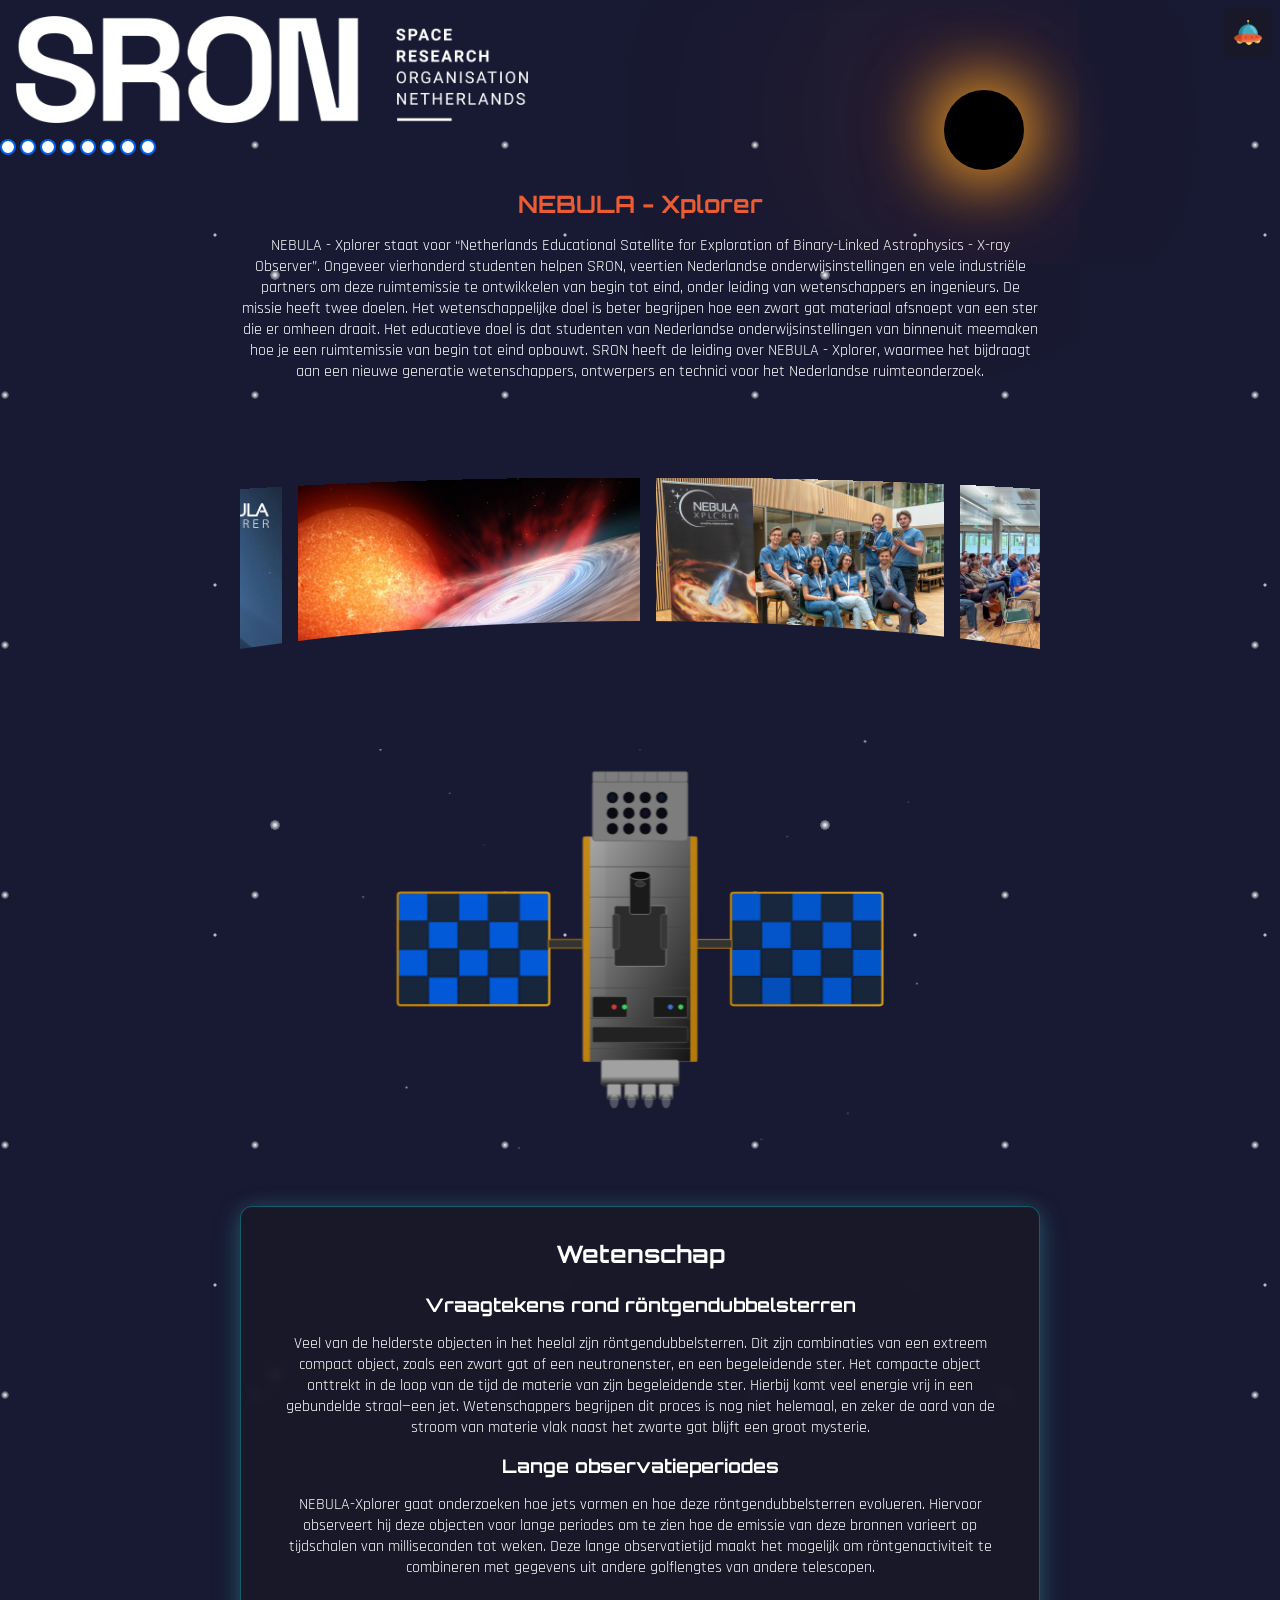
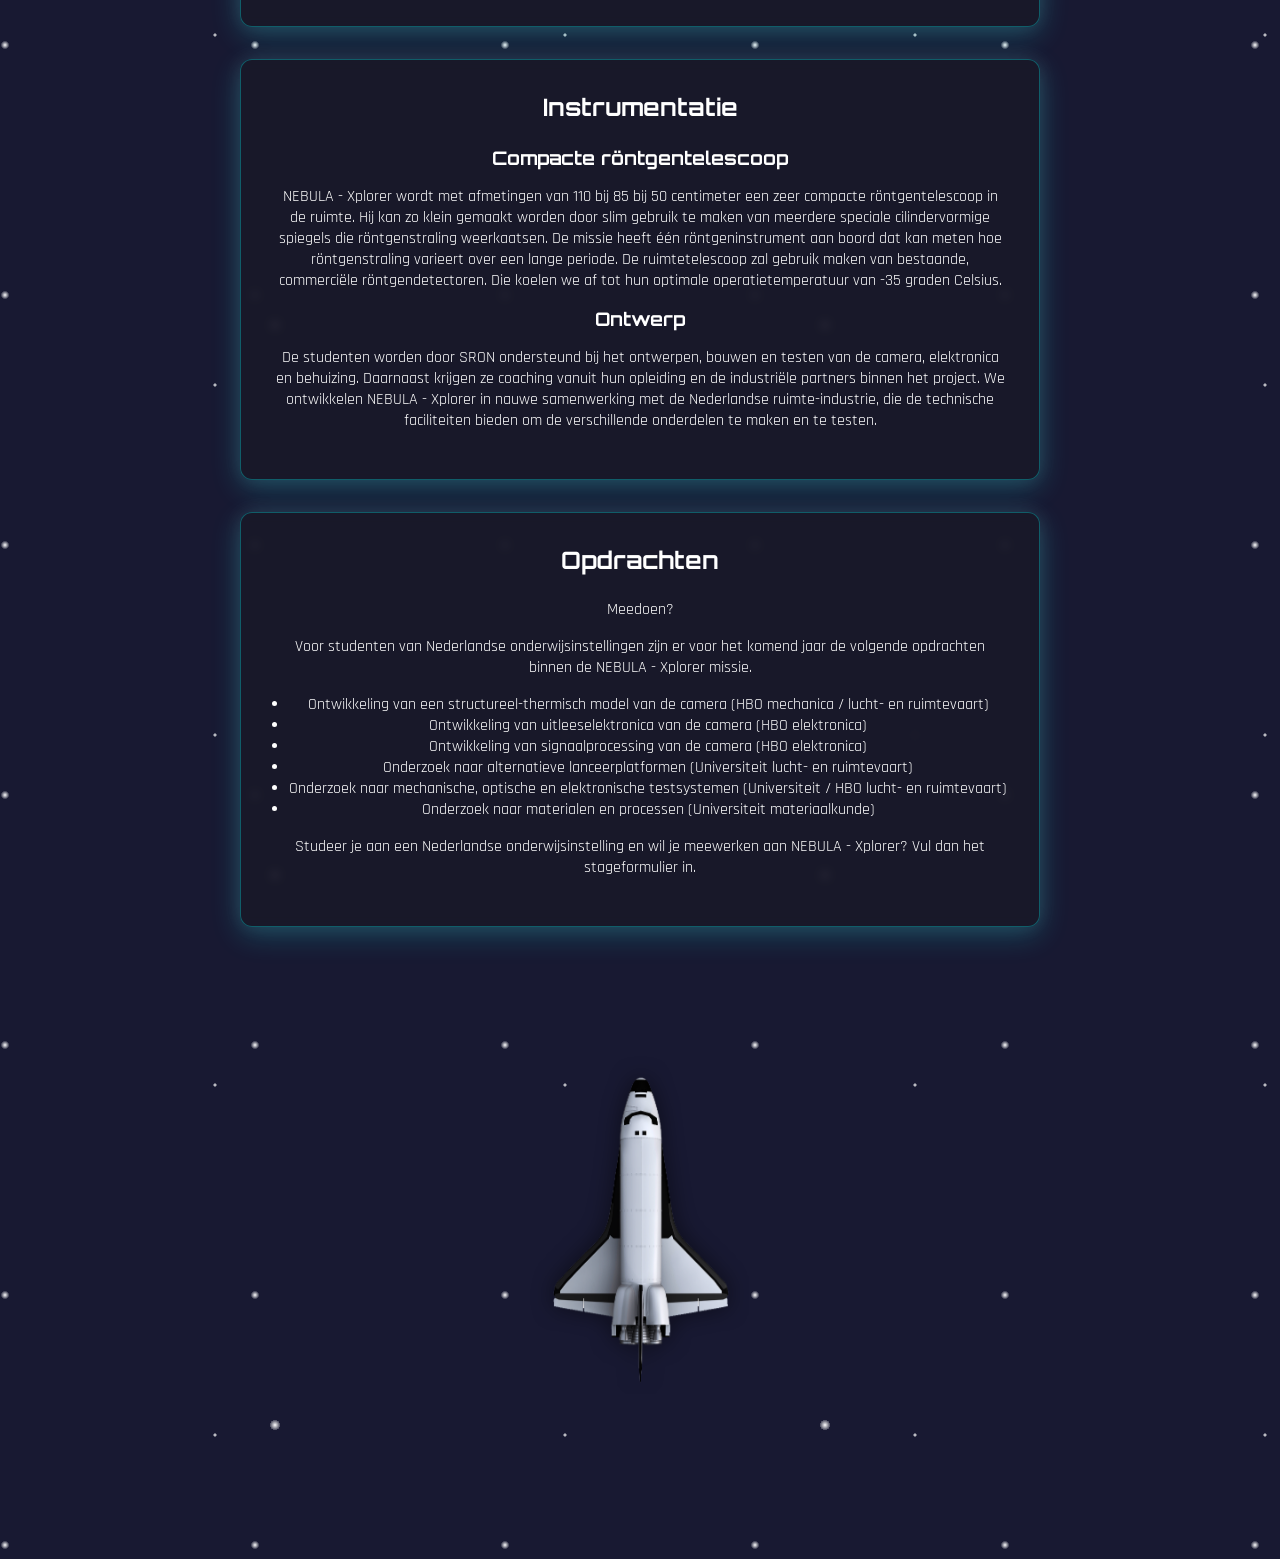
==== commit 8ec15e19: "Bronnen" ====
--- a/index.html
+++ b/index.html
@@ -386,6 +386,7 @@
     </footer>
 
     <audio id="raket-audio" src="audios/49053354-rocket-launch-306441.mp3" preload="auto"></audio>
+    <!-- https://pixabay.com/nl/sound-effects/film-en-speciale-effecten-rocket-launch-306441/ -->
     <script src="scripts/script.js"></script>
 </body>
 </html>
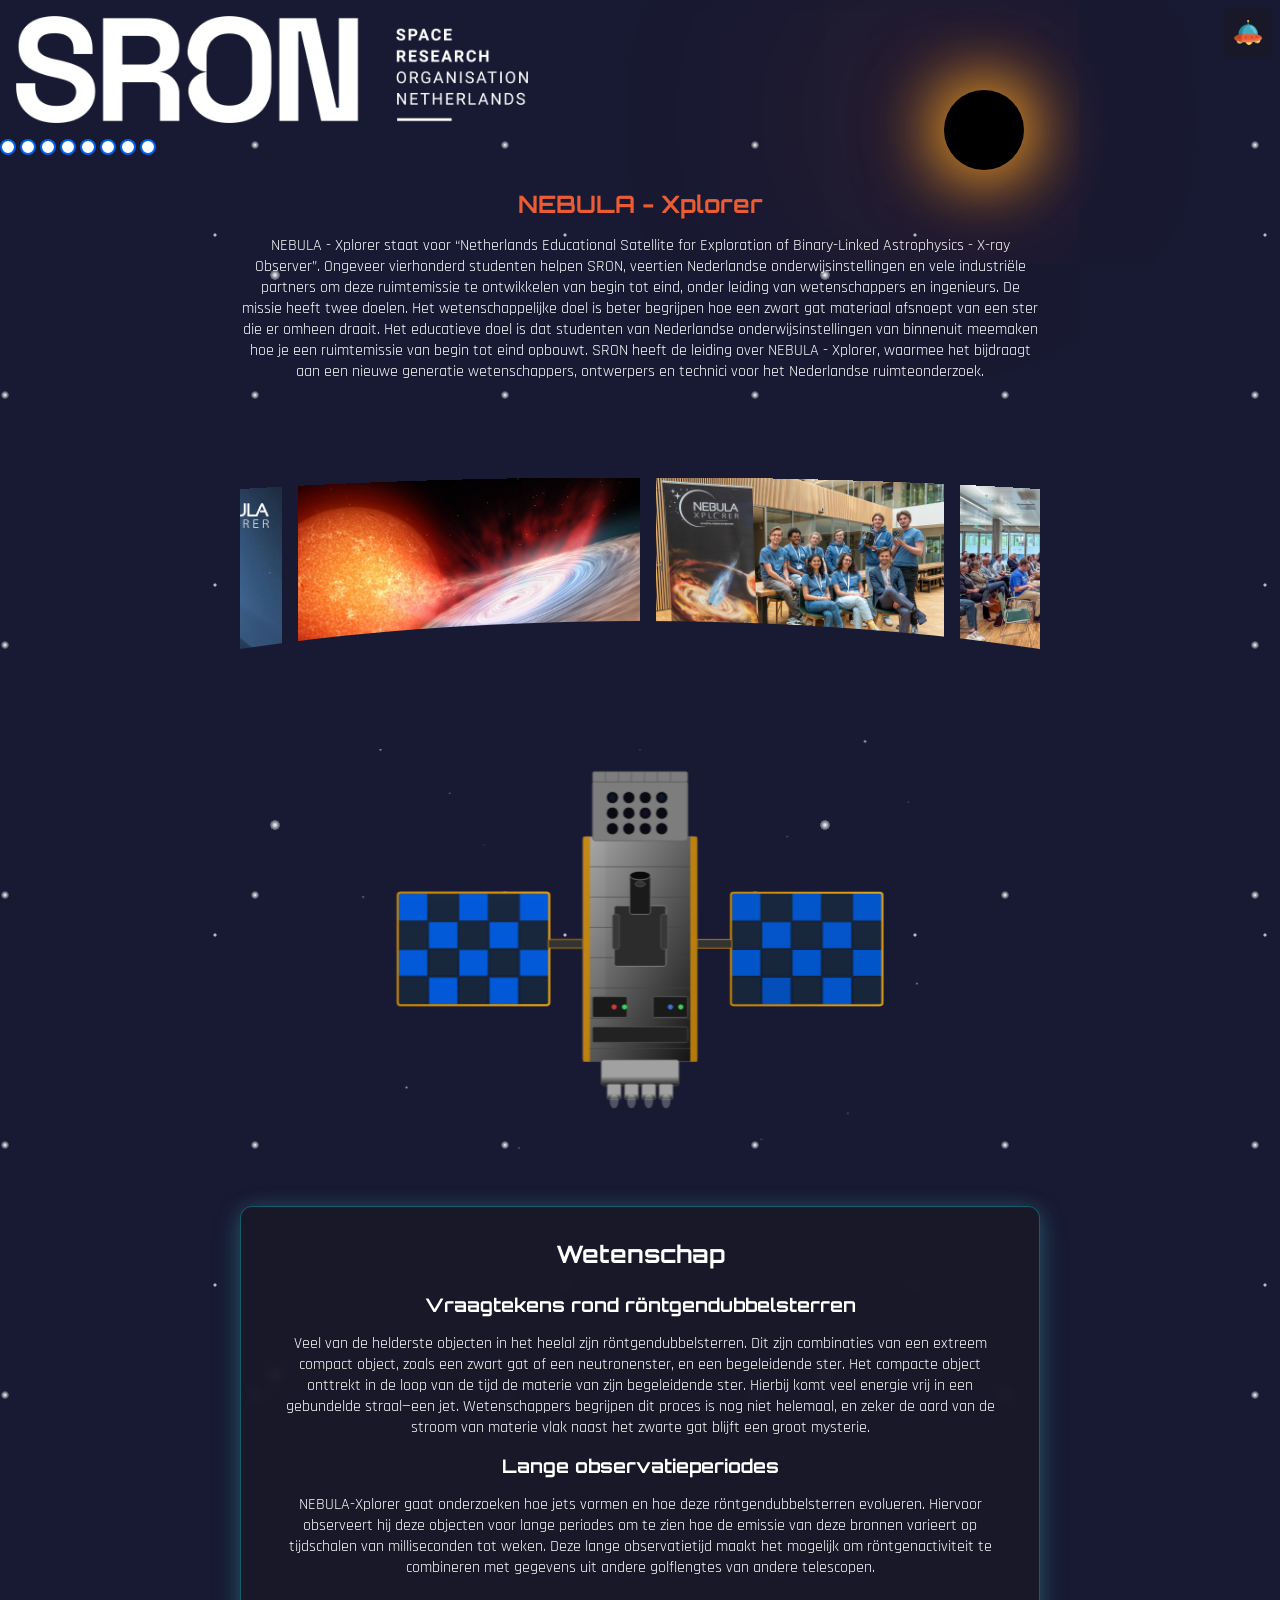
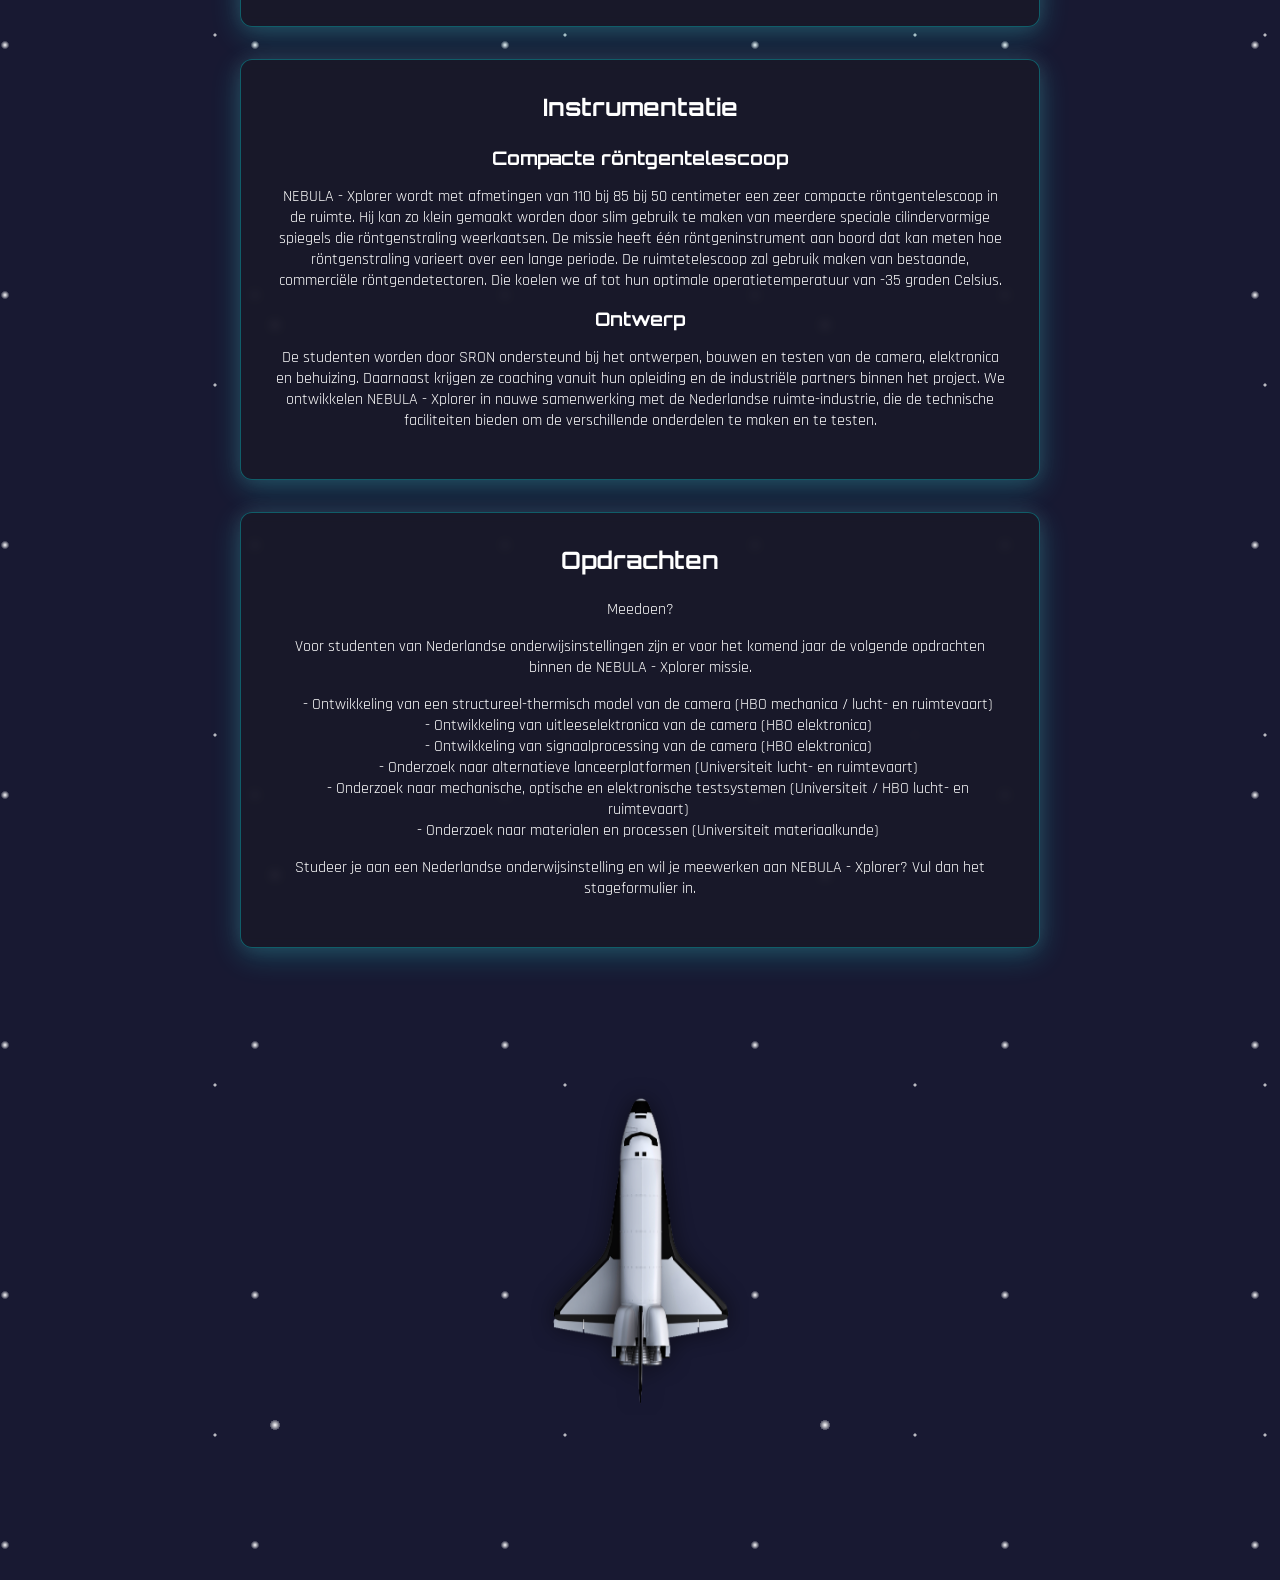
==== commit 311faec1: "List Items Centered" ====
--- a/index.html
+++ b/index.html
@@ -359,14 +359,14 @@
                     <p>Voor studenten van Nederlandse onderwijsinstellingen zijn er voor het komend jaar de volgende opdrachten
                         binnen de NEBULA - Xplorer missie.</p>
                     <ul>
-                        <li>Ontwikkeling van een structureel-thermisch model van de camera (HBO mechanica / lucht- en
+                        <li>- Ontwikkeling van een structureel-thermisch model van de camera (HBO mechanica / lucht- en
                             ruimtevaart)</li>
-                        <li>Ontwikkeling van uitleeselektronica van de camera (HBO elektronica)</li>
-                        <li>Ontwikkeling van signaalprocessing van de camera (HBO elektronica)</li>
-                        <li>Onderzoek naar alternatieve lanceerplatformen (Universiteit lucht- en ruimtevaart)</li>
-                        <li>Onderzoek naar mechanische, optische en elektronische testsystemen (Universiteit / HBO lucht- en
+                        <li>- Ontwikkeling van uitleeselektronica van de camera (HBO elektronica)</li>
+                        <li>- Ontwikkeling van signaalprocessing van de camera (HBO elektronica)</li>
+                        <li>- Onderzoek naar alternatieve lanceerplatformen (Universiteit lucht- en ruimtevaart)</li>
+                        <li>- Onderzoek naar mechanische, optische en elektronische testsystemen (Universiteit / HBO lucht- en
                             ruimtevaart)</li>
-                        <li>Onderzoek naar materialen en processen (Universiteit materiaalkunde)</li>
+                        <li>- Onderzoek naar materialen en processen (Universiteit materiaalkunde)</li>
                     </ul>
                     <p>Studeer je aan een Nederlandse onderwijsinstelling en wil je meewerken aan NEBULA - Xplorer? Vul dan
                         het stageformulier in.</p>
@@ -386,7 +386,6 @@
     </footer>
 
     <audio id="raket-audio" src="audios/49053354-rocket-launch-306441.mp3" preload="auto"></audio>
-    <!-- https://pixabay.com/nl/sound-effects/film-en-speciale-effecten-rocket-launch-306441/ -->
     <script src="scripts/script.js"></script>
 </body>
 </html>
--- a/styles/style.css
+++ b/styles/style.css
@@ -100,8 +100,7 @@
 }
 
 ul li {
-  text-indent: -1em;  
-  padding-left: 1em; 
+  list-style-type:none;
   font-family: rajdhani; 
 }
 
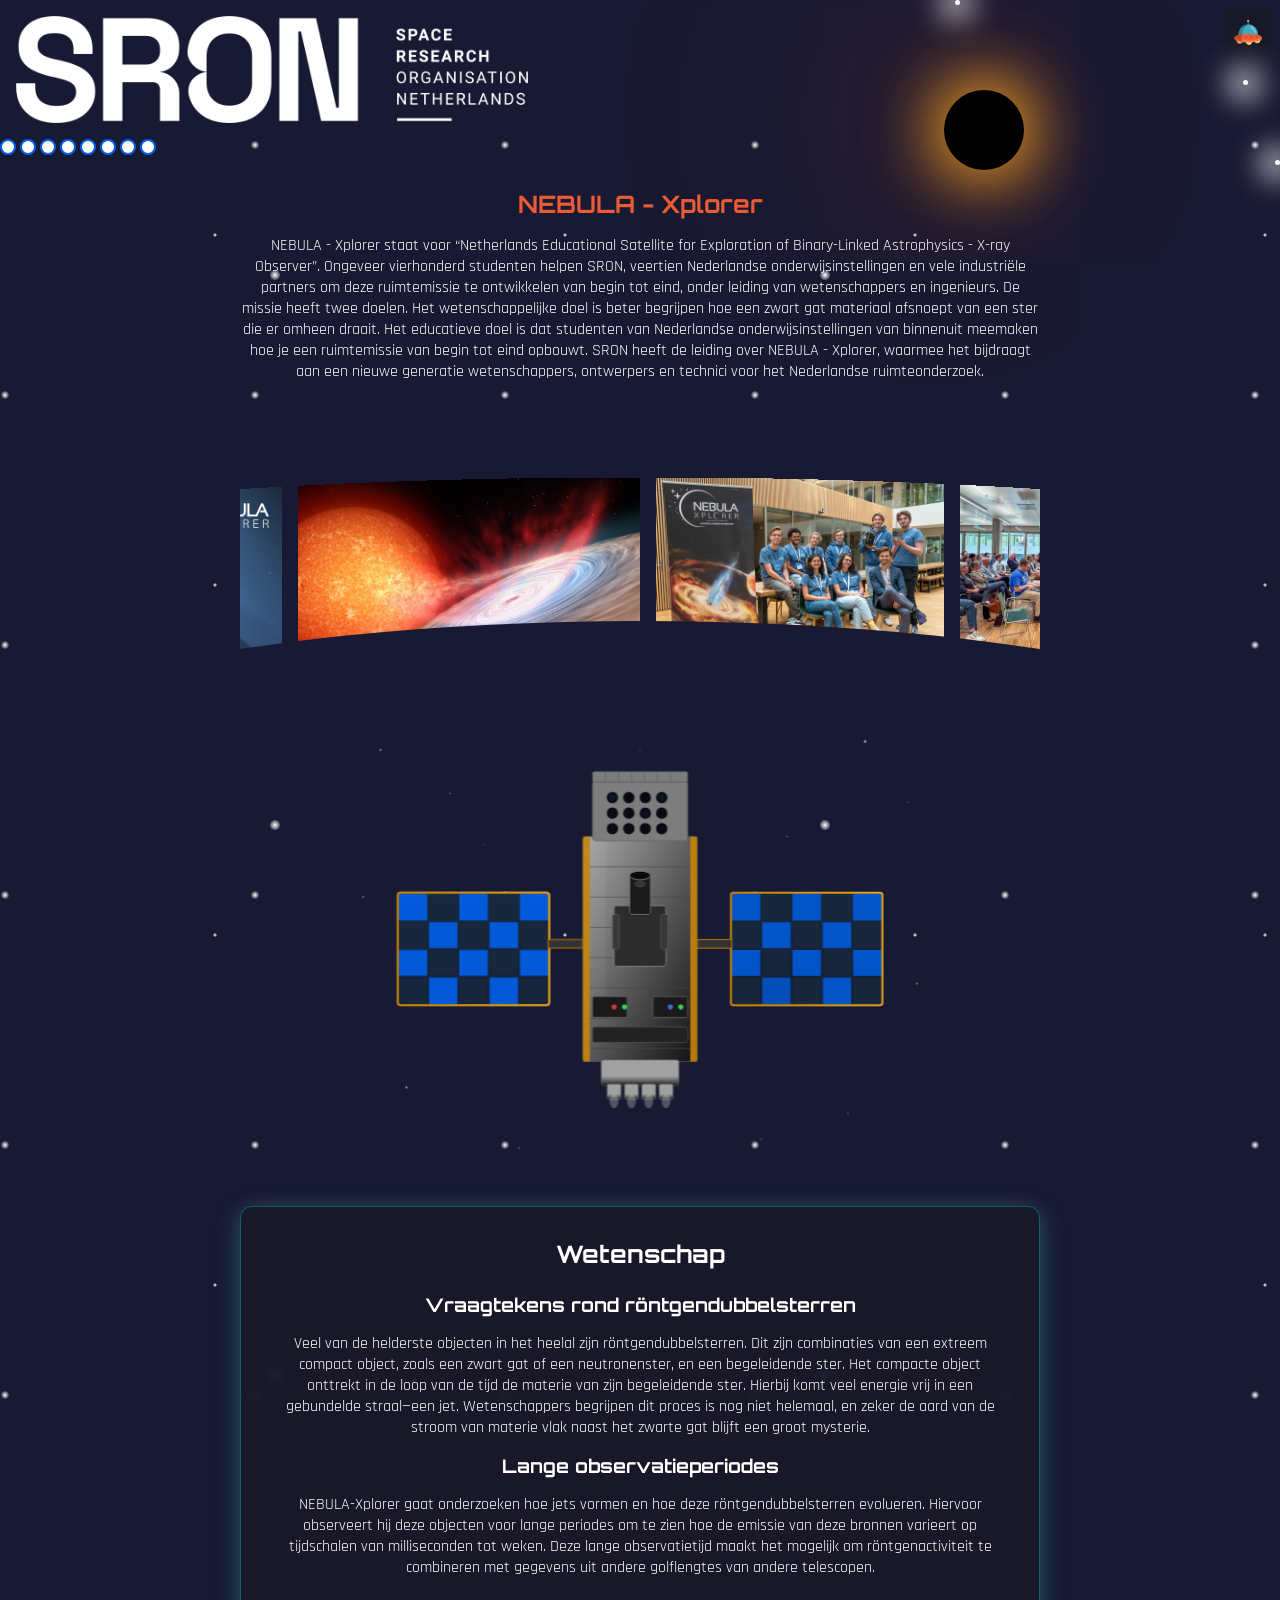
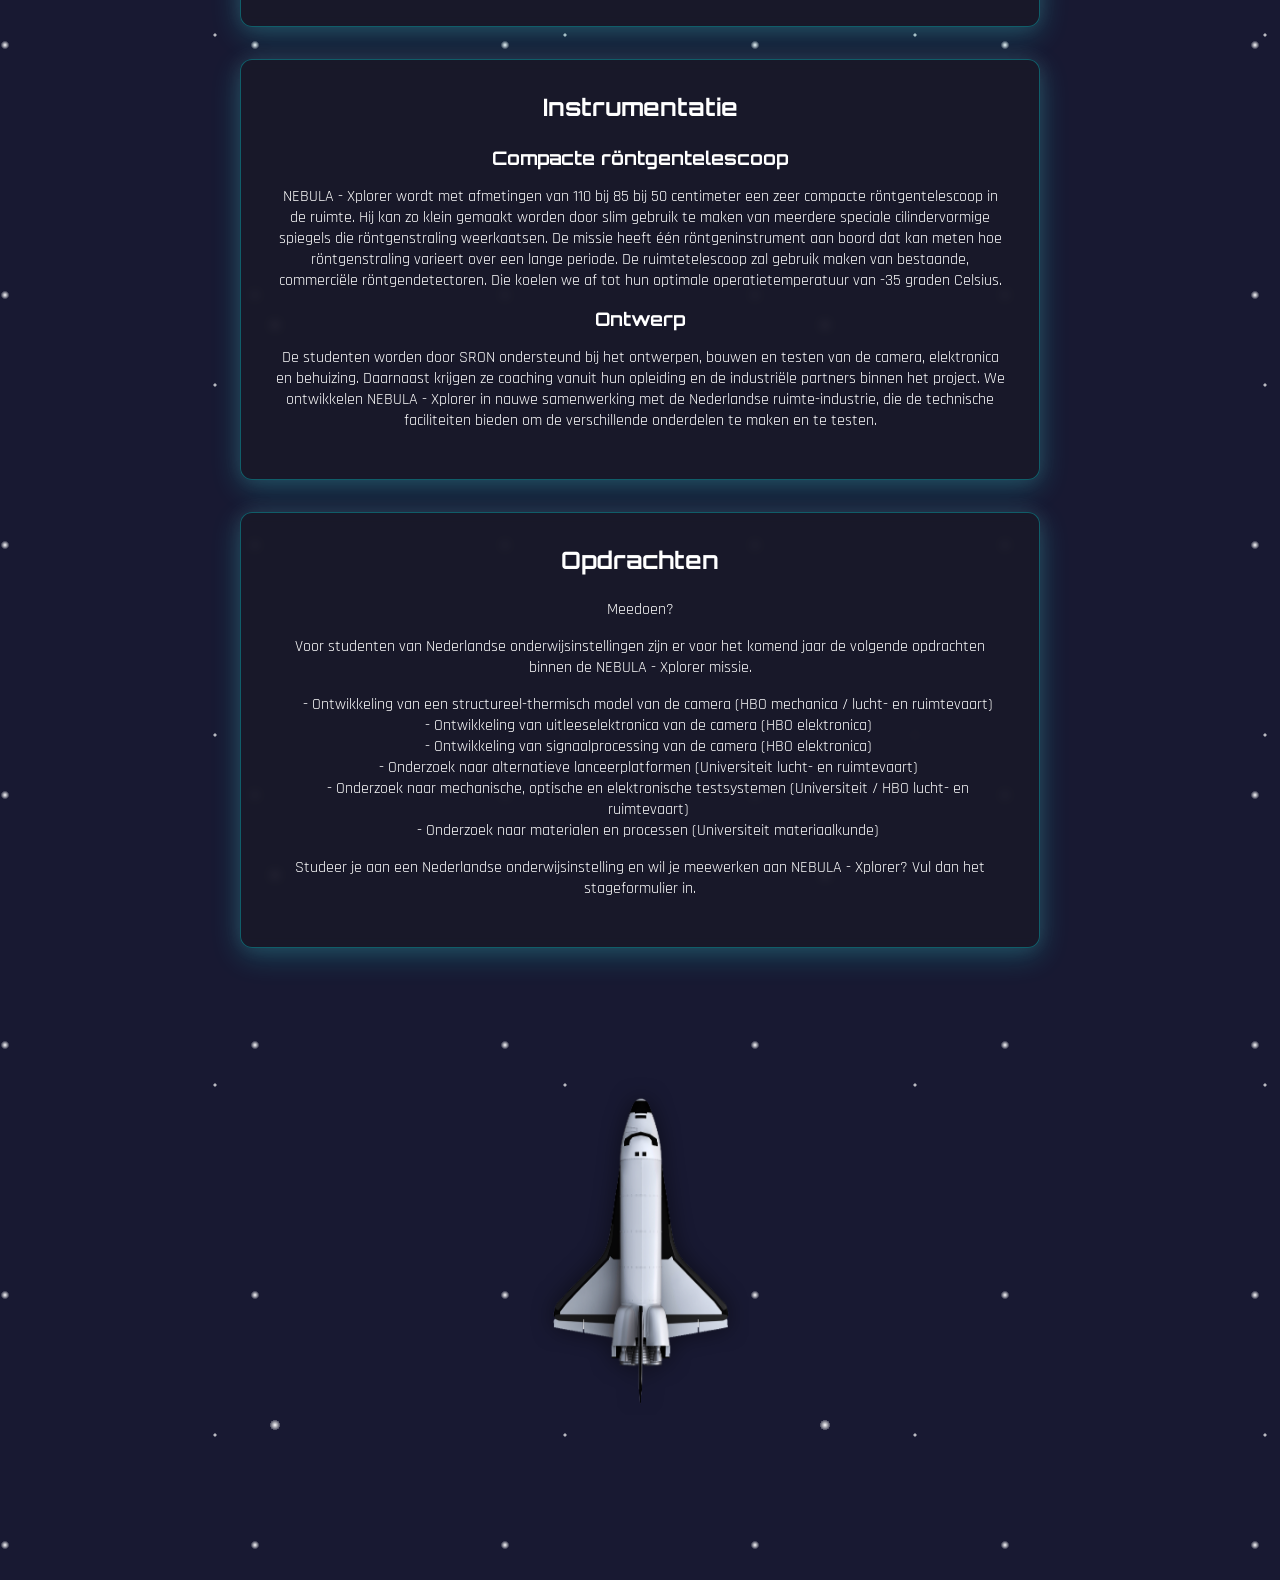
==== commit b13a958c: "meteor erin gezet" ====
--- a/index.html
+++ b/index.html
@@ -4,8 +4,9 @@
 <head>
     <meta charset="UTF-8">
     <meta name="viewport" content="width=device-width, initial-scale=1.0">
+    <link rel="icon" type="image/x-icon" href="images/logo-nebula.jpg">
     <link rel="stylesheet" href="styles/style.css">
-    <title>Document</title>
+    <title>Nebula Xplorer</title>
     <script type="module" src="https://unpkg.com/@google/model-viewer/dist/model-viewer.min.js"></script>
  
 </head>
@@ -16,12 +17,16 @@
         <input type="checkbox">
     </header>
     <div class="black-hole"></div> 
+    <div class="meteor"></div>
+    <div class="meteor2"></div>
+    <div class="meteor3"></div>
     <main>
         <!-- https://www.freepik.com/free-psd/earth-ball-planet-isolated_316503695.htm#fromView=keyword&page=1&position=4&uuid=b5fb5766-aa1e-4f92-aa00-0569b66b4fb0&query=3d+earth+svg -->
         <img class="earth-image" src="images/aardbol-groot.png" alt="SVG plaatje van de aarde">
       
         <!-- bron; https://modelviewer.dev/docs/ -->
         <!-- bron: https://modelviewer.dev/examples/stagingandcameras/index.html -->
+        <!-- bron van de satellite: Ik heb het bestand van Jean-carlos LDV gehad  -->
         <model-viewer
             id="satellite-viewer"
             src="./nabula-3d.glb"
@@ -386,6 +391,7 @@
     </footer>
 
     <audio id="raket-audio" src="audios/49053354-rocket-launch-306441.mp3" preload="auto"></audio>
+    <!-- https://pixabay.com/nl/sound-effects/film-en-speciale-effecten-rocket-launch-306441/ -->
     <script src="scripts/script.js"></script>
 </body>
 </html>
--- a/styles/style.css
+++ b/styles/style.css
@@ -742,3 +742,67 @@
         opacity: 1;
     }
 }
+
+/* meteor gedeelte  */
+.meteor {
+    position: absolute;
+    animation: meteor 3s linear infinite;
+    background-color: white;
+    border-radius: 50px;
+    right: 0;
+    top: 10em;
+    width: 5px;
+    height: 5px;
+    overflow: clip;
+    transform-origin: right center;
+
+    /* bron; https://html-css-js.com/css/generator/box-shadow/ */
+    -webkit-box-shadow: -1px 1px 31px 11px #FFFFFF; 
+    box-shadow: -1px 1px 31px 11px #FFFFFF;
+}
+
+.meteor2 {
+    position: absolute;
+    animation: meteor 4s linear infinite;
+    background-color: white;
+    border-radius: 50px;
+    right: 20em;
+    top: 0;
+    width: 5px;
+    height: 5px;
+    overflow: clip;
+    transform-origin: right center;
+
+    /* bron; https://html-css-js.com/css/generator/box-shadow/ */
+    -webkit-box-shadow: -1px 1px 31px 11px #FFFFFF; 
+    box-shadow: -1px 1px 31px 11px #FFFFFF;
+}
+
+.meteor3 {
+    position: absolute;
+    animation: meteor 2s linear infinite;
+    background-color: white;
+    border-radius: 50px;
+    right: 2em;
+    top: 5em;
+    width: 5px;
+    height: 5px;
+    overflow: clip;
+    transform-origin: right center;
+
+    /* bron; https://html-css-js.com/css/generator/box-shadow/ */
+    -webkit-box-shadow: -1px 1px 31px 11px #FFFFFF; 
+    box-shadow: -1px 1px 31px 11px #FFFFFF;
+}
+
+
+@keyframes meteor {
+  0% {
+    transform: translate(0, 0);
+    opacity: 1;
+  }
+  100% {
+    transform: translate(-80vw, 80vh);
+    opacity: 0;
+  }
+}
